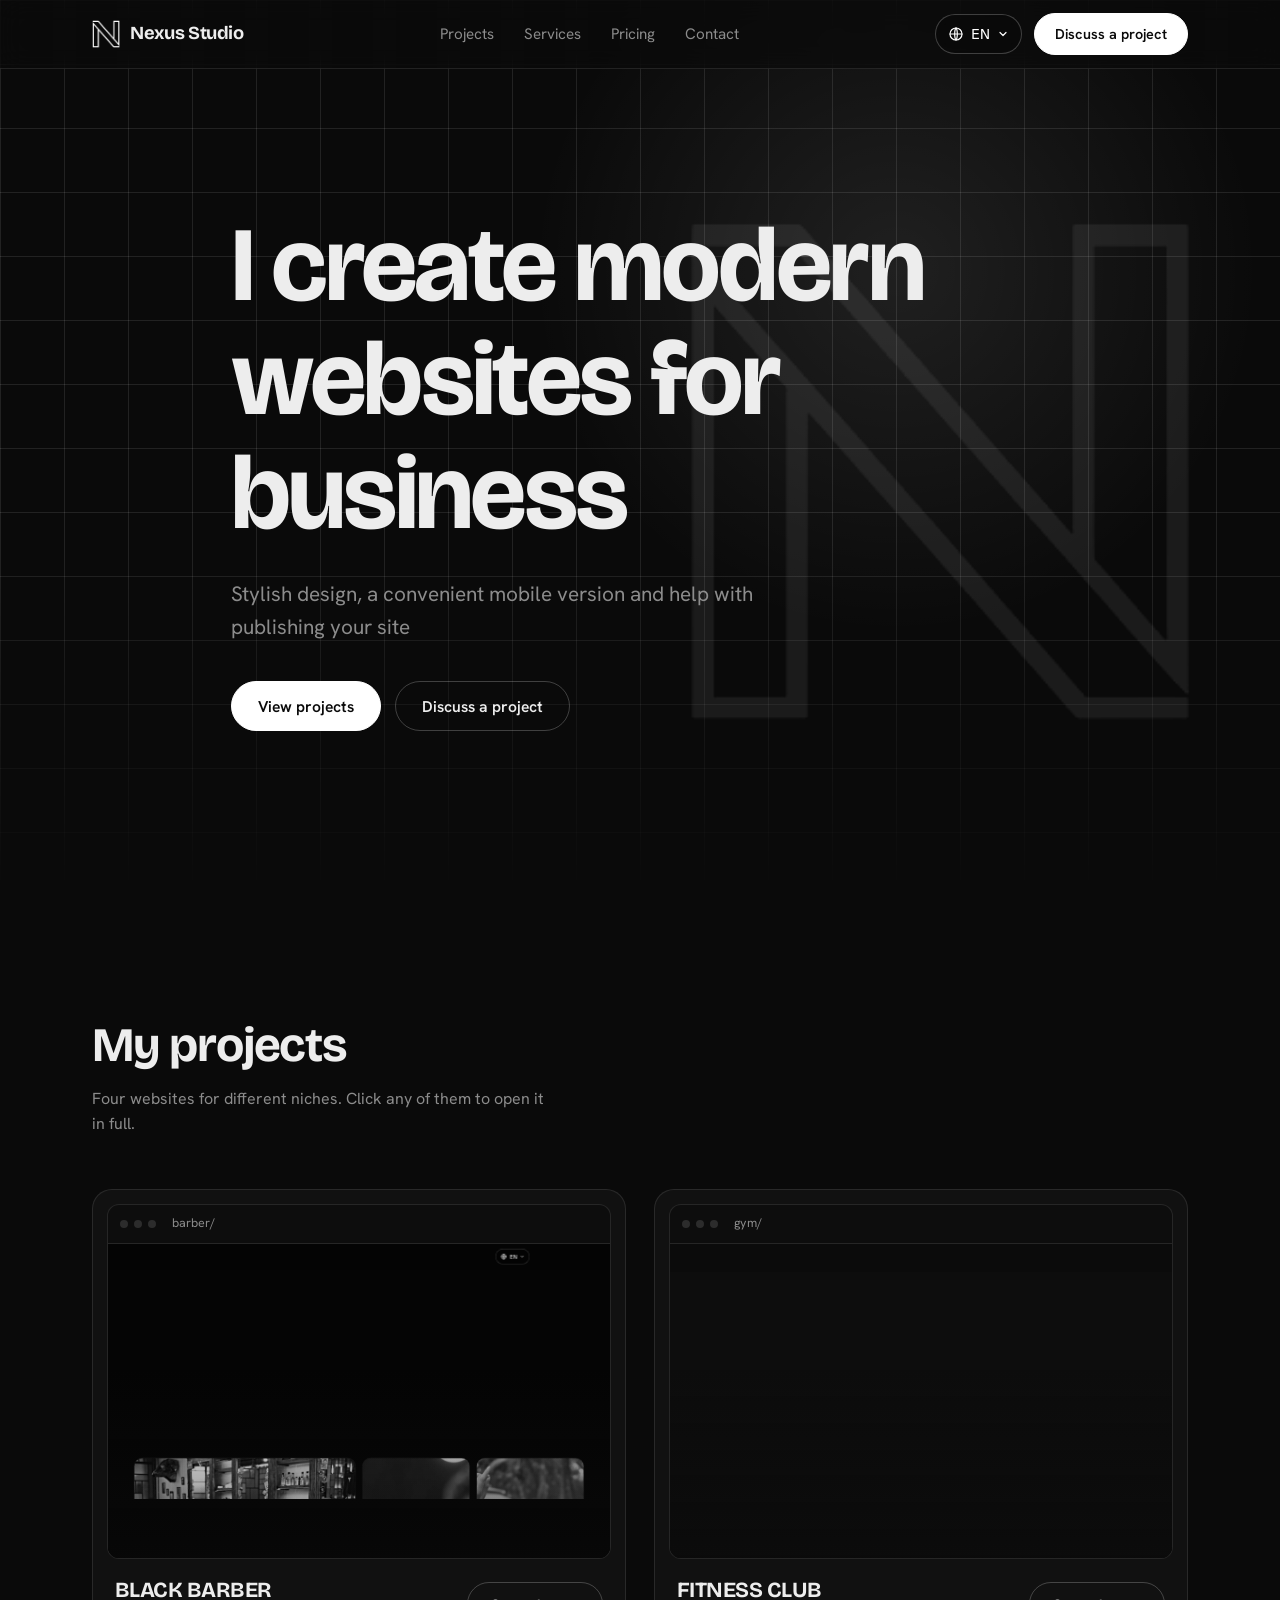
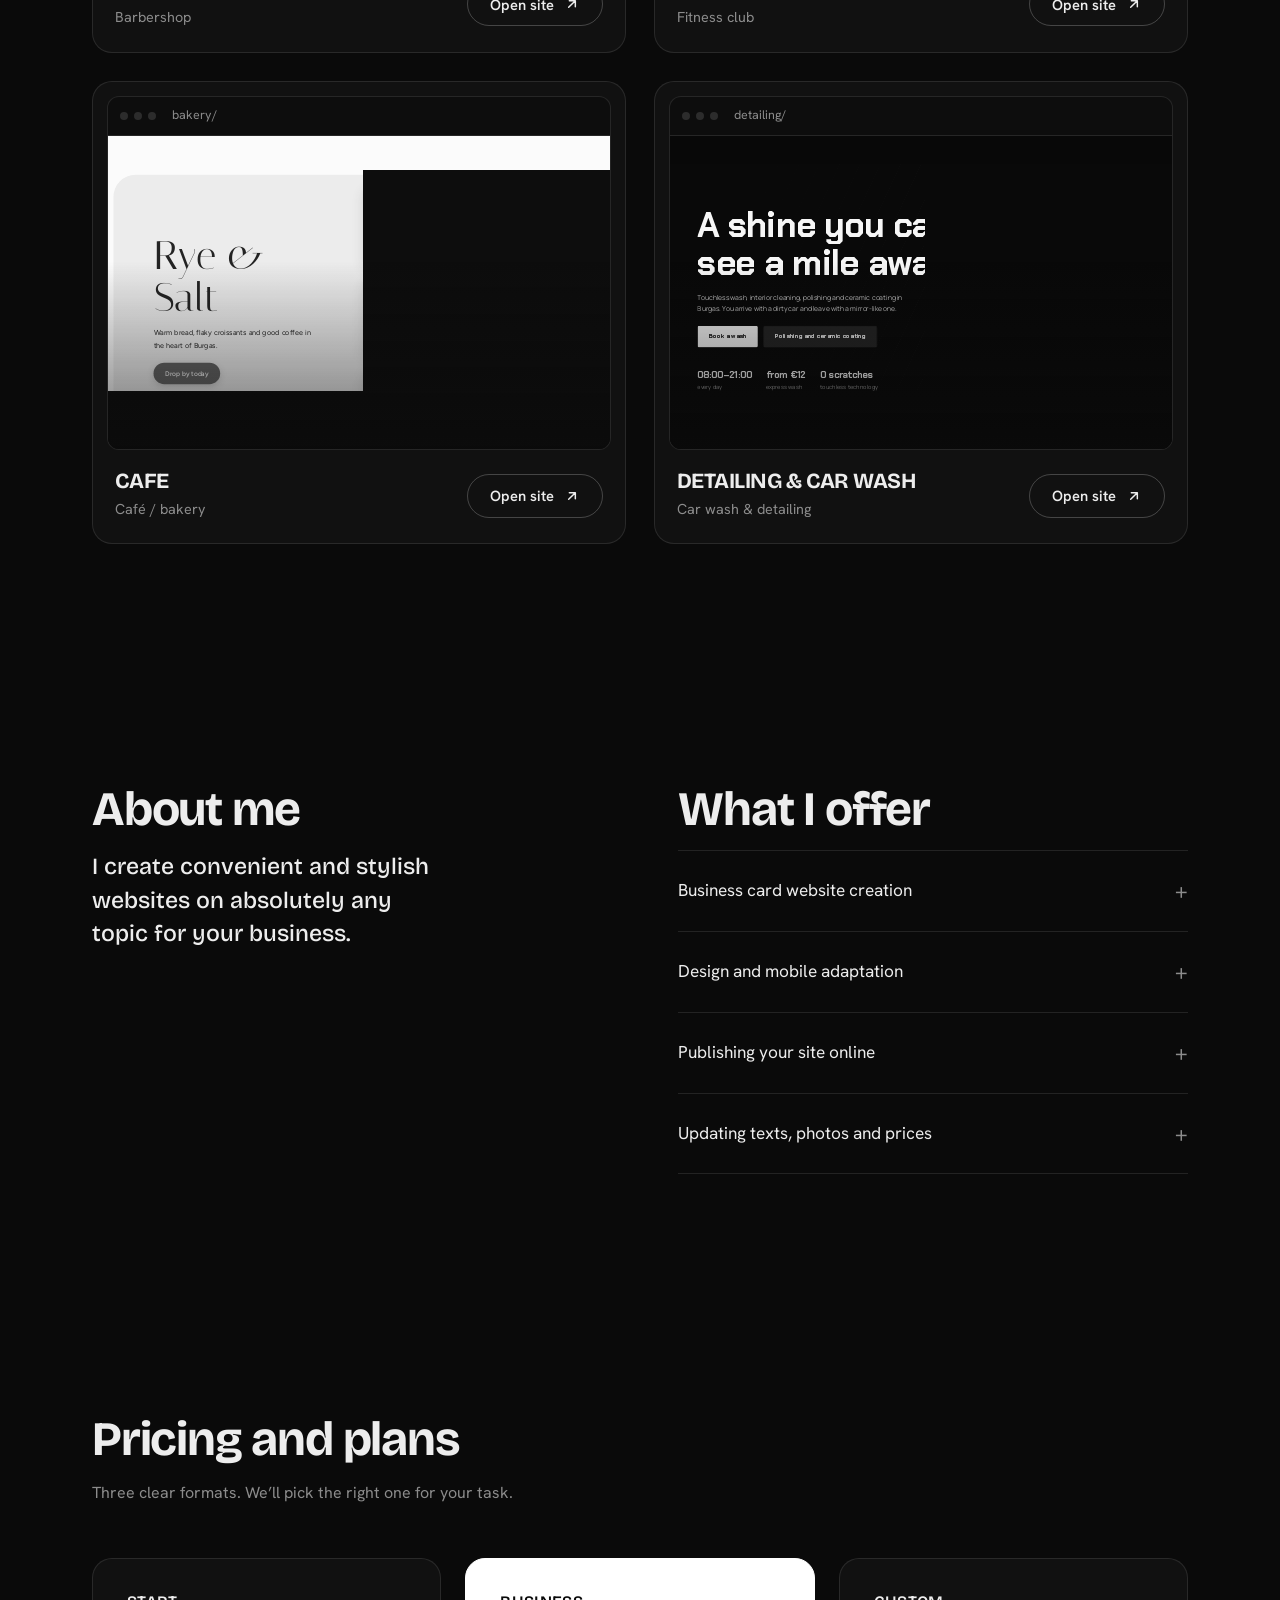
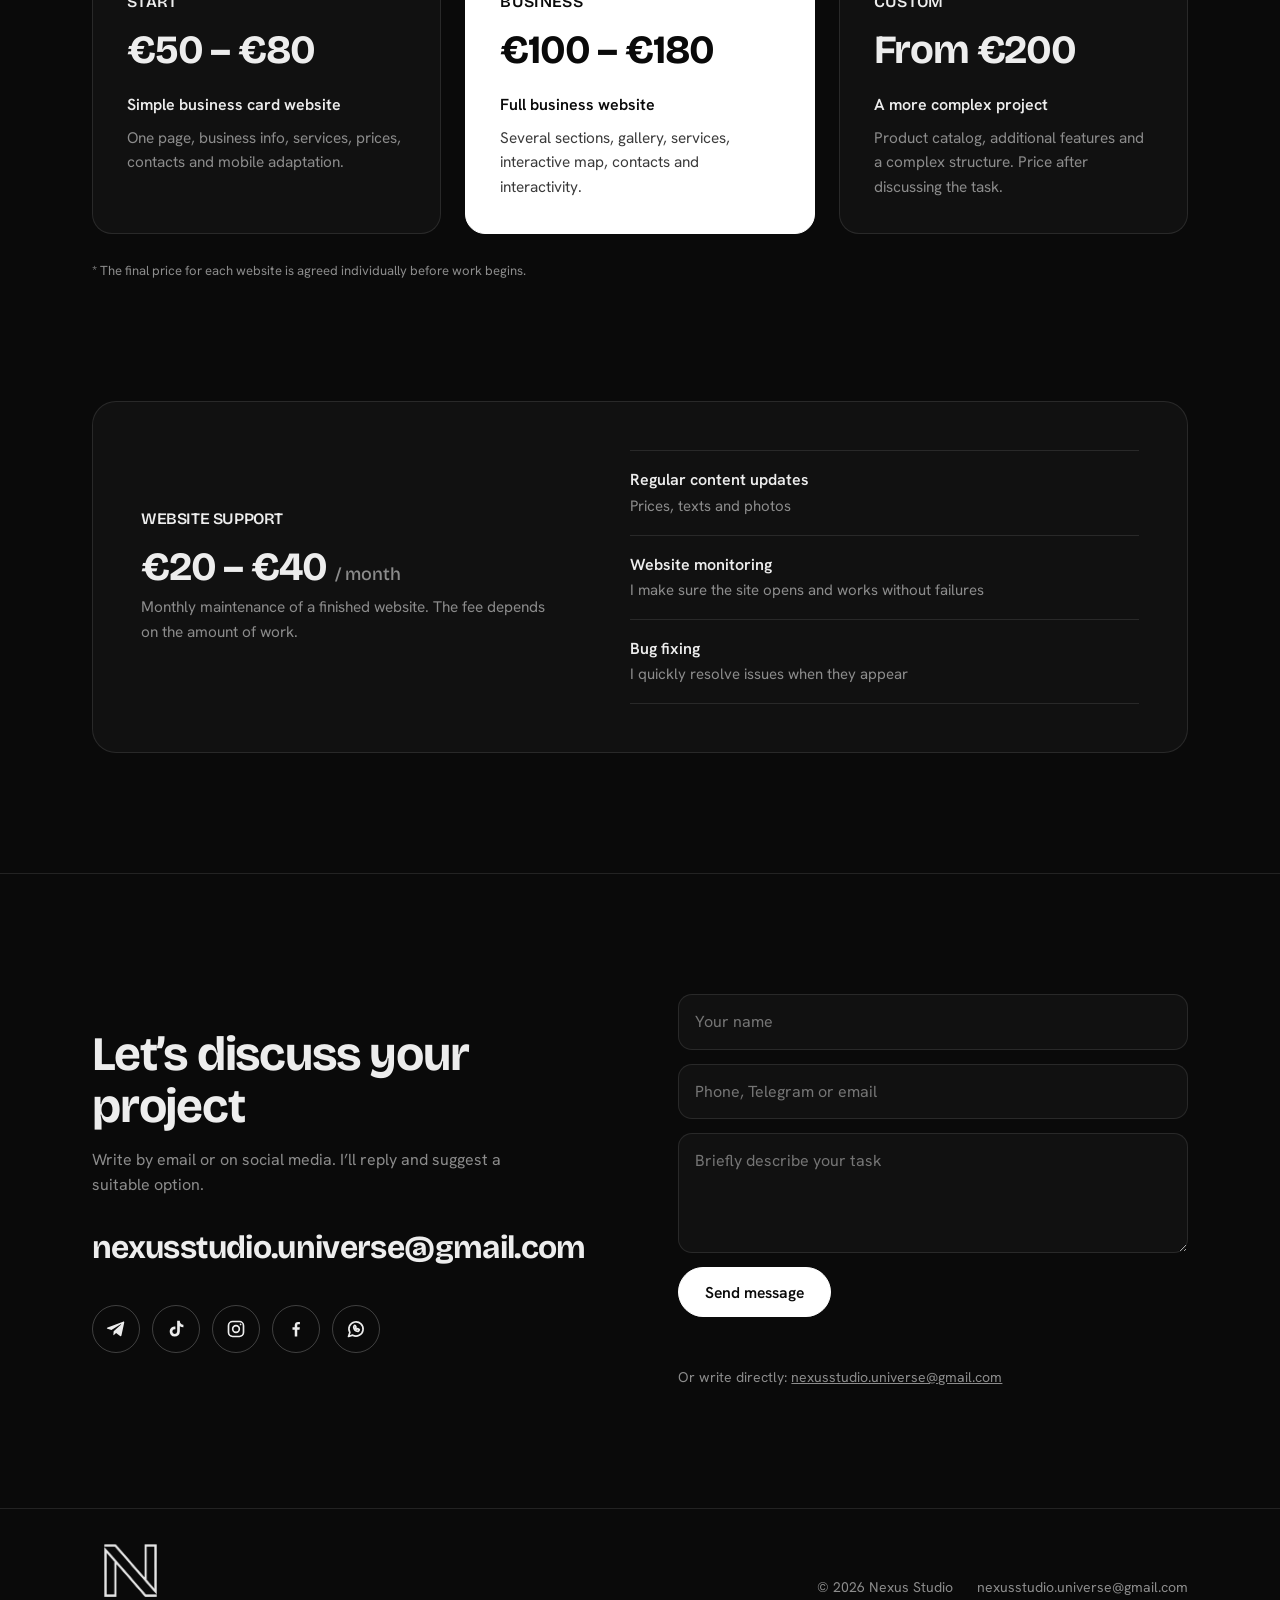
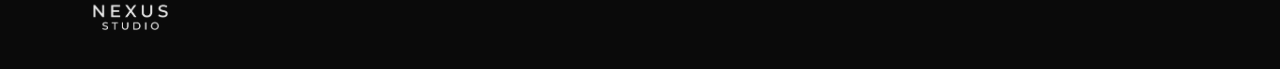
==== portfolio/index.html @ ae7eec94 "Add files via upload" ====
<!DOCTYPE html>
<html lang="en" data-i18n-title="page_title">
<head>
<meta charset="UTF-8">
<meta name="viewport" content="width=device-width, initial-scale=1, viewport-fit=cover">
<title>Nexus Studio — modern websites for business</title>
<meta name="description" content="Nexus Studio: сайты-визитки и сайты для бизнеса. Стильный дизайн, мобильная версия и помощь с публикацией.">
<link rel="icon" type="image/png" href="favicon.png">
<link rel="preconnect" href="https://fonts.googleapis.com">
<link rel="preconnect" href="https://fonts.gstatic.com" crossorigin>
<link href="https://fonts.googleapis.com/css2?family=Bricolage+Grotesque:opsz,wght@12..96,500;12..96,700&family=Hanken+Grotesk:wght@400;500;600&family=Noto+Sans+Arabic:wght@400;600;700&family=Noto+Sans+Hebrew:wght@400;600;700&display=swap" rel="stylesheet">
<style>
:root{
  --bg:#0a0a0a; --surface:#111; --line:rgba(255,255,255,.1); --line2:rgba(255,255,255,.22);
  --text:#ededed; --muted:#8c8c8c; --white:#fff;
  --display:'Bricolage Grotesque','Helvetica Neue',Arial,sans-serif;
  --body:'Hanken Grotesk','Segoe UI',system-ui,sans-serif;
  --ease:cubic-bezier(.2,.8,.2,1);
}
*{box-sizing:border-box;margin:0;padding:0}
html{scroll-behavior:smooth;scroll-padding-top:84px}
body{
  font-family:var(--body);background:var(--bg);color:var(--text);line-height:1.6;overflow-x:hidden;
  padding-bottom:env(safe-area-inset-bottom);
  transition:opacity .35s ease,transform .35s ease;
}
body.leaving{opacity:0;transform:translateY(-8px)}
a{color:inherit;text-decoration:none}
:focus-visible{outline:2px solid var(--white);outline-offset:3px}
.wrap{max-width:1160px;margin:0 auto;padding:0 clamp(18px,4vw,32px)}
section{padding:clamp(64px,10vw,120px) 0}
h1,h2,h3{font-family:var(--display);font-weight:700;letter-spacing:-.025em;line-height:1.08}
h2{font-size:clamp(1.9rem,4.4vw,3rem);margin-bottom:14px}
.sec-sub{color:var(--muted);max-width:52ch;margin-bottom:clamp(30px,5vw,52px)}

/* Кнопки */
.btn{
  display:inline-flex;align-items:center;justify-content:center;gap:10px;height:50px;padding:0 26px;border-radius:99px;
  font:600 .98rem var(--body);cursor:pointer;border:1px solid var(--line2);background:transparent;color:var(--text);
  transition:background .3s,color .3s,border-color .3s,transform .3s var(--ease);
}
.btn:hover{transform:translateY(-2px);border-color:var(--white)}
.btn.solid{background:var(--white);color:#0a0a0a;border-color:var(--white)}
.btn.solid:hover{background:#d9d9d9}
.btn svg{width:16px;height:16px;transition:transform .3s var(--ease)}
.btn:hover svg{transform:translate(3px,-3px)}

/* Шапка */
header{
  position:fixed;inset:0 0 auto;z-index:50;padding-top:env(safe-area-inset-top);
  background:rgba(10,10,10,.72);backdrop-filter:blur(14px);-webkit-backdrop-filter:blur(14px);border-bottom:1px solid var(--line);
}
.nav{display:flex;align-items:center;justify-content:space-between;height:68px;gap:20px}
/* Логотип: положите logo.png (или logo.svg) рядом с index.html. Пока файла нет, показывается текстовая версия */
.logo{display:flex;align-items:center;gap:10px;font-family:var(--display);font-weight:700;font-size:1.15rem;letter-spacing:-.02em}
.logo img{height:28px;width:auto;display:block;transition:transform .5s var(--ease)}
.logo:hover img{transform:rotate(-6deg) scale(1.06)}
.menu{display:flex;gap:30px;font-size:.95rem;color:var(--muted)}
.menu a{position:relative;transition:color .25s}
.menu a::after{content:"";position:absolute;left:0;right:0;bottom:-4px;height:1px;background:var(--white);transform:scaleX(0);transform-origin:left;transition:transform .35s var(--ease)}
.menu a:hover{color:var(--white)}
.menu a:hover::after{transform:scaleX(1)}
.nav-end{display:flex;align-items:center;gap:12px}
.nav .btn{height:42px;padding:0 20px;font-size:.9rem}

/* Hero */
.hero{
  position:relative;min-height:100svh;display:flex;align-items:center;padding:120px 0 80px;
}
.hero::after{content:"";position:absolute;inset:0;pointer-events:none;
  background-image:linear-gradient(var(--line) 1px,transparent 1px),linear-gradient(90deg,var(--line) 1px,transparent 1px);
  background-size:64px 64px;
  -webkit-mask-image:linear-gradient(#000 60%,transparent);mask-image:linear-gradient(#000 60%,transparent)}
.hero::before{z-index:0;content:"";position:absolute;inset:0;pointer-events:none;
  background:radial-gradient(520px circle at var(--mx,70%) var(--my,30%),rgba(255,255,255,.09),transparent 70%)}
.hero{overflow:clip}
.hero .wrap{position:relative;z-index:1}
.mark-bg{position:absolute;inset-inline-end:max(4vw,calc(50% - 560px));top:50%;height:min(62vh,520px);width:auto;transform:translateY(-46%);opacity:.07;pointer-events:none;z-index:0}
.hero h1{font-size:clamp(2.6rem,8.4vw,6.6rem);max-width:13ch;margin-bottom:26px}
.hero p{font-size:clamp(1.05rem,2.2vw,1.3rem);color:var(--muted);max-width:44ch;margin-bottom:38px}
.actions{display:flex;gap:14px;flex-wrap:wrap}

/* Проекты */
.grid{display:grid;grid-template-columns:repeat(2,1fr);gap:clamp(16px,2.4vw,28px)}
.card{display:flex;flex-direction:column;border:1px solid var(--line);border-radius:20px;padding:14px;background:var(--surface);
  transition:border-color .4s,transform .5s var(--ease)}
.card:hover{border-color:var(--line2);transform:translateY(-6px)}
.win{border:1px solid var(--line);border-radius:12px;overflow:hidden;background:#0d0d0d}
.bar{display:flex;align-items:center;gap:6px;padding:9px 12px;border-bottom:1px solid var(--line)}
.bar i{width:8px;height:8px;border-radius:50%;background:#2c2c2c}
.bar span{margin-inline-start:10px;font-size:.78rem;color:var(--muted)}
.view{position:relative;aspect-ratio:16/10;overflow:hidden;background:#0d0d0d}
.view iframe{position:absolute;top:0;left:0;width:1280px;height:800px;border:0;transform-origin:0 0;transform:scale(.28);pointer-events:none;
  filter:grayscale(1) contrast(1.05);transition:filter .6s}
.view::after{content:"";position:absolute;inset:0;pointer-events:none;background:linear-gradient(transparent 40%,rgba(10,10,10,.55));transition:opacity .5s}
.card:hover .view iframe{filter:grayscale(0)}
.card:hover .view::after{opacity:0}
.view a{position:absolute;inset:0;z-index:2}
.info{display:flex;align-items:center;justify-content:space-between;gap:16px;flex-wrap:wrap;padding:20px 8px 8px}
.info h3{font-size:1.35rem;margin-bottom:2px}
.tag{font-size:.9rem;color:var(--muted)}
.info .btn{height:44px;padding:0 22px;font-size:.92rem}

/* Обо мне и услуги */
.split{display:grid;grid-template-columns:1fr 1fr;gap:clamp(32px,6vw,90px);align-items:start}
.about p{font-size:clamp(1.15rem,2.2vw,1.45rem);line-height:1.45;color:var(--text);max-width:24ch;font-family:var(--display);font-weight:500}
.list{list-style:none;border-top:1px solid var(--line)}
.list li{display:flex;justify-content:space-between;align-items:center;gap:16px;padding:22px 0;border-bottom:1px solid var(--line);font-size:1.08rem;transition:padding .4s var(--ease),color .3s}
.list li::after{content:"+";font-size:1.4rem;color:var(--muted);transition:transform .4s var(--ease),color .3s}
.list li:hover{padding-inline-start:12px}
.list li:hover::after{transform:rotate(90deg);color:var(--white)}

/* Тарифы */
.plans{display:grid;grid-template-columns:repeat(3,1fr);gap:clamp(14px,2vw,24px);align-items:stretch}
.plan{display:flex;flex-direction:column;padding:clamp(24px,3vw,34px);border:1px solid var(--line);border-radius:20px;background:var(--surface);
  transition:border-color .4s,transform .5s var(--ease)}
.plan:hover{border-color:var(--line2);transform:translateY(-6px)}
.plan.hot{background:var(--white);color:#0a0a0a;border-color:var(--white)}
.plan.hot .muted,.plan.hot li{color:#3a3a3a}
.plan h3{font-size:1rem;letter-spacing:.02em;margin-bottom:18px;font-weight:600}
.price{font-family:var(--display);font-weight:700;font-size:clamp(1.9rem,3.4vw,2.5rem);letter-spacing:-.03em;line-height:1.1;margin-bottom:6px}
.plan .name{font-weight:600;margin:14px 0 8px}
.muted{color:var(--muted);font-size:.96rem}
.plan ul{list-style:none;margin-top:18px;display:grid;gap:8px;font-size:.94rem;color:var(--muted)}
.plan ul li{padding-inline-start:20px;position:relative}
.plan ul li::before{content:"";position:absolute;inset-inline-start:0;top:.7em;width:10px;height:1px;background:currentColor}
.fine{margin-top:26px;font-size:.82rem;color:var(--muted)}

/* Поддержка */
.support{display:grid;grid-template-columns:1fr 1.2fr;gap:clamp(24px,5vw,70px);align-items:center;padding:clamp(26px,4vw,48px);
  border:1px solid var(--line);border-radius:24px;background:var(--surface);transition:border-color .4s}
.support:hover{border-color:var(--line2)}
.support h3{font-size:1rem;font-weight:600;margin-bottom:18px}
.support .price span{font-size:.45em;font-weight:500;color:var(--muted);letter-spacing:0}
.support ul{list-style:none;display:grid;gap:0;border-top:1px solid var(--line)}
.support li{padding:16px 0;border-bottom:1px solid var(--line)}
.support li b{display:block;font-weight:600}
.support li span{color:var(--muted);font-size:.94rem}

/* Контакты */
.contact{border-top:1px solid var(--line)}
.contact .split{align-items:center}
.mail{display:inline-block;font-family:var(--display);font-weight:700;font-size:clamp(1.15rem,3.4vw,2rem);letter-spacing:-.02em;word-break:break-word;
  background:linear-gradient(var(--white),var(--white)) 0 100%/0 1px no-repeat;transition:background-size .5s var(--ease);padding-bottom:4px}
.mail:hover{background-size:100% 1px}
.socials{display:flex;gap:12px;flex-wrap:wrap;margin-top:28px}
.socials a{width:48px;height:48px;border-radius:50%;border:1px solid var(--line2);display:grid;place-items:center;transition:background .3s,color .3s,transform .3s var(--ease)}
.socials a:hover,.socials a:focus-visible{background:var(--white);color:#0a0a0a;transform:translateY(-3px) scale(1.1)}
.socials svg{width:20px;height:20px}
form{display:grid;gap:14px}
input,textarea{width:100%;font:inherit;color:var(--text);background:var(--surface);border:1px solid var(--line);border-radius:14px;padding:14px 16px;transition:border-color .3s}
input:focus,textarea:focus{outline:none;border-color:var(--white)}
textarea{min-height:120px;resize:vertical}
form .btn{justify-self:start}
.status{min-height:1.4em;font-size:.92rem;color:var(--muted)}
.status.ok{color:#fff}.status.err{color:#ff9d9d}
footer{border-top:1px solid var(--line);padding:34px 0 38px;color:var(--muted);font-size:.88rem}
footer .wrap{display:flex;justify-content:space-between;align-items:center;gap:12px 24px;flex-wrap:wrap}
.foot-logo{height:88px;width:auto;opacity:.9;margin-inline-end:auto}

/* WhatsApp: окно с QR-кодом */
.wa-modal{position:fixed;inset:0;z-index:100;display:grid;place-items:center;padding:20px;background:rgba(0,0,0,.55);-webkit-backdrop-filter:blur(8px);backdrop-filter:blur(8px);opacity:0;transition:opacity .3s ease}
.wa-modal[hidden]{display:none}
.wa-modal.open{opacity:1}
.wa-card{position:relative;width:min(100%,380px);max-height:100%;overflow:auto;padding:36px 28px 28px;text-align:center;background:var(--surface);border:1px solid var(--line2);border-radius:24px;box-shadow:0 30px 80px rgba(0,0,0,.6);transform:translateY(14px) scale(.97);transition:transform .35s var(--ease)}
.wa-modal.open .wa-card{transform:none}
.wa-card h3{font-size:1.3rem;margin-bottom:6px;padding-inline:26px}
.wa-sub{color:var(--muted);font-size:.95rem;margin-bottom:20px}
.wa-qr{display:block;width:min(100%,240px);height:auto;aspect-ratio:1;margin:0 auto 22px;border-radius:18px}
.wa-close{position:absolute;top:12px;inset-inline-end:12px;width:38px;height:38px;padding:0;border-radius:50%;border:1px solid var(--line2);background:transparent;color:var(--text);font:400 1.5rem/1 var(--body);cursor:pointer;display:grid;place-items:center;transition:background .25s,color .25s,transform .3s var(--ease)}
.wa-close:hover,.wa-close:focus-visible{background:var(--white);color:#0a0a0a;transform:rotate(90deg)}
.wa-open{width:100%}
body.wa-lock{overflow:hidden}

/* Кнопка «Наверх» */
.to-top{position:fixed;inset-inline-end:max(18px,env(safe-area-inset-right));bottom:calc(18px + env(safe-area-inset-bottom));z-index:60;width:46px;height:46px;border-radius:50%;
  display:grid;place-items:center;cursor:pointer;color:var(--text);background:rgba(17,17,17,.7);-webkit-backdrop-filter:blur(8px);backdrop-filter:blur(8px);border:1px solid var(--line2);
  opacity:0;transform:translateY(12px);pointer-events:none;transition:opacity .35s,transform .35s var(--ease),background .3s,color .3s}
.to-top.show{opacity:1;transform:none;pointer-events:auto}
.to-top:hover{background:var(--white);color:#0a0a0a;transform:translateY(-3px)}
.to-top svg{width:18px;height:18px}

/* Арабский (RTL) */
html[lang=ar]{--display:'Noto Sans Arabic','Segoe UI',Tahoma,sans-serif;--body:'Noto Sans Arabic','Segoe UI',Tahoma,sans-serif}
[dir=rtl] *{letter-spacing:0!important}
[dir=rtl] .menu a::after{transform-origin:right}
.view{direction:ltr}

/* Языки с другой письменностью: шрифты, межбуквенные интервалы, переносы длинных слов */
html[lang=he]{--display:'Noto Sans Hebrew','Segoe UI',Arial,sans-serif;--body:'Noto Sans Hebrew','Segoe UI',Arial,sans-serif}
html[lang=ja]{--display:'Hiragino Sans','Yu Gothic','Noto Sans JP',Meiryo,sans-serif;--body:'Hiragino Sans','Yu Gothic','Noto Sans JP',Meiryo,sans-serif}
html[lang=ko]{--display:'Apple SD Gothic Neo','Malgun Gothic','Noto Sans KR',sans-serif;--body:'Apple SD Gothic Neo','Malgun Gothic','Noto Sans KR',sans-serif}
html[lang=zh-CN]{--display:'PingFang SC','Microsoft YaHei','Noto Sans SC',sans-serif;--body:'PingFang SC','Microsoft YaHei','Noto Sans SC',sans-serif}
html[lang=hi]{--display:'Noto Sans Devanagari','Nirmala UI',Mangal,sans-serif;--body:'Noto Sans Devanagari','Nirmala UI',Mangal,sans-serif}
html[lang=ja] *,html[lang=ko] *,html[lang=zh-CN] *,html[lang=hi] *,html[lang=he] *{letter-spacing:0!important}
h1,h2,h3,p,li,.btn{overflow-wrap:break-word;hyphens:auto}
.logo,.menu a{hyphens:none}

/* Плавное появление (только если включён JS) */
.js .rv{opacity:0;transform:translateY(22px);transition:opacity .8s ease,transform .8s var(--ease);transition-delay:var(--d,0s)}
.js .rv.in{opacity:1;transform:none}

@media (max-width:900px){
  .plans{grid-template-columns:1fr}
  .split,.support{grid-template-columns:1fr}
  .about p{max-width:30ch}
}
@media (max-width:720px){
  .menu{display:none}
  .nav .btn{display:none}
  .grid{grid-template-columns:1fr}
  .hero{padding-top:100px}
  .mark-bg{height:300px;inset-inline-end:-40px;opacity:.06}
  .actions .btn{flex:1 1 100%}
  .info .btn{width:100%}
  form .btn{justify-self:stretch}
}
@media (prefers-reduced-motion:reduce){
  *,*::before,*::after{animation:none!important;transition:none!important}
  html{scroll-behavior:auto}
  .js .rv{opacity:1;transform:none}
}
</style>
<script src="../lang.js"></script>
<style>.nx-pending body{visibility:hidden}</style>
<script>document.documentElement.classList.add("nx-pending");setTimeout(function(){document.documentElement.classList.remove("nx-pending")},2000)</script>
</head>
<body>

<header>
  <div class="wrap nav">
    <a class="logo" href="#top" aria-label="Nexus Studio">
      <img src="logo-mark.png" alt="">
      <span class="wm">Nexus Studio</span>
    </a>
    <nav class="menu" aria-label="Menu">
      <a href="#projects" data-i18n="nav_projects">Projects</a><a href="#about" data-i18n="nav_services">Services</a><a href="#pricing" data-i18n="nav_pricing">Pricing</a><a href="#contacts" data-i18n="nav_contacts">Contact</a>
    </nav>
    <div class="nav-end"><div data-nx-lang></div>
    <a class="btn solid" href="#contacts" data-i18n="cta_discuss">Discuss a project</a></div>
  </div>
</header>

<main id="top">

  <section class="hero" id="home">
    <img class="mark-bg" src="logo-mark.png" alt="" aria-hidden="true">
    <div class="wrap">
      <h1 class="rv" data-i18n="hero_h1">I create modern websites for business</h1>
      <p class="rv" style="--d:.1s" data-i18n="hero_sub">Stylish design, a convenient mobile version and help with publishing your site</p>
      <div class="actions rv" style="--d:.2s">
        <a class="btn solid" href="#projects" data-i18n="cta_view">View projects</a>
        <a class="btn" href="#contacts" data-i18n="cta_discuss">Discuss a project</a>
      </div>
    </div>
  </section>

  <section id="projects">
    <div class="wrap">
      <h2 class="rv" data-i18n="projects_title">My projects</h2>
      <p class="sec-sub rv" data-i18n="projects_sub">Four websites for different niches. Click any of them to open it in full.</p>

      <!-- Для каждой карточки: папка проекта лежит рядом с папкой portfolio. Регистр имён папок важен. -->
      <div class="grid">
        <article class="card rv">
          <div class="win">
            <div class="bar"><i></i><i></i><i></i><span>barber/</span></div>
            <div class="view"><iframe src="../barber/index.html?lang=en" title="Превью: BLACK BARBER" loading="lazy" tabindex="-1" aria-hidden="true"></iframe><a class="go" href="../barber/index.html" tabindex="-1" aria-hidden="true"></a></div>
          </div>
          <div class="info">
            <div><h3>BLACK BARBER</h3><span class="tag" data-i18n="tag_barber">Barbershop</span></div>
            <a class="btn go" href="../barber/index.html"><span data-i18n="open_site">Open site</span>
              <svg viewBox="0 0 24 24" fill="none" stroke="currentColor" stroke-width="2.2" stroke-linecap="round" stroke-linejoin="round"><path d="M7 17 17 7M8 7h9v9"/></svg></a>
          </div>
        </article>

        <article class="card rv" style="--d:.08s">
          <div class="win">
            <div class="bar"><i></i><i></i><i></i><span>gym/</span></div>
            <div class="view"><iframe src="../gym/index.html?lang=en" title="Превью: FITNESS CLUB" loading="lazy" tabindex="-1" aria-hidden="true"></iframe><a class="go" href="../gym/index.html" tabindex="-1" aria-hidden="true"></a></div>
          </div>
          <div class="info">
            <div><h3>FITNESS CLUB</h3><span class="tag" data-i18n="tag_gym">Fitness club</span></div>
            <a class="btn go" href="../gym/index.html"><span data-i18n="open_site">Open site</span>
              <svg viewBox="0 0 24 24" fill="none" stroke="currentColor" stroke-width="2.2" stroke-linecap="round" stroke-linejoin="round"><path d="M7 17 17 7M8 7h9v9"/></svg></a>
          </div>
        </article>

        <article class="card rv">
          <div class="win">
            <div class="bar"><i></i><i></i><i></i><span>bakery/</span></div>
            <div class="view"><iframe src="../bakery/index.html?lang=en" title="Превью: CAFE" loading="lazy" tabindex="-1" aria-hidden="true"></iframe><a class="go" href="../bakery/index.html" tabindex="-1" aria-hidden="true"></a></div>
          </div>
          <div class="info">
            <div><h3>CAFE</h3><span class="tag" data-i18n="tag_cafe">Café / bakery</span></div>
            <a class="btn go" href="../bakery/index.html"><span data-i18n="open_site">Open site</span>
              <svg viewBox="0 0 24 24" fill="none" stroke="currentColor" stroke-width="2.2" stroke-linecap="round" stroke-linejoin="round"><path d="M7 17 17 7M8 7h9v9"/></svg></a>
          </div>
        </article>

        <article class="card rv" style="--d:.08s">
          <div class="win">
            <div class="bar"><i></i><i></i><i></i><span>detailing/</span></div>
            <div class="view"><iframe src="../detailing/index.html?lang=en" title="Превью: DETAILING &amp; CAR WASH" loading="lazy" tabindex="-1" aria-hidden="true"></iframe><a class="go" href="../detailing/index.html" tabindex="-1" aria-hidden="true"></a></div>
          </div>
          <div class="info">
            <div><h3>DETAILING &amp; CAR WASH</h3><span class="tag" data-i18n="tag_detailing">Car wash &amp; detailing</span></div>
            <a class="btn go" href="../detailing/index.html"><span data-i18n="open_site">Open site</span>
              <svg viewBox="0 0 24 24" fill="none" stroke="currentColor" stroke-width="2.2" stroke-linecap="round" stroke-linejoin="round"><path d="M7 17 17 7M8 7h9v9"/></svg></a>
          </div>
        </article>
      </div>
    </div>
  </section>

  <section id="about">
    <div class="wrap split">
      <div class="about">
        <h2 class="rv" data-i18n="about_title">About me</h2>
        <p class="rv" style="--d:.1s" data-i18n="about_text">I create convenient and stylish websites on absolutely any topic for your business.</p>
      </div>
      <div>
        <h2 class="rv" data-i18n="services_title">What I offer</h2>
        <ul class="list rv" style="--d:.1s">
          <li data-i18n="svc1">Business card website creation</li>
          <li data-i18n="svc2">Design and mobile adaptation</li>
          <li data-i18n="svc3">Publishing your site online</li>
          <li data-i18n="svc4">Updating texts, photos and prices</li>
        </ul>
      </div>
    </div>
  </section>

  <section id="pricing">
    <div class="wrap">
      <h2 class="rv" data-i18n="pricing_title">Pricing and plans</h2>
      <p class="sec-sub rv" data-i18n="pricing_sub">Three clear formats. We’ll pick the right one for your task.</p>
      <div class="plans">
        <article class="plan rv">
          <h3>START</h3>
          <div class="price">€50 – €80</div>
          <p class="name" data-i18n="start_name">Simple business card website</p>
          <p class="muted" data-i18n="start_desc">One page, business info, services, prices, contacts and mobile adaptation.</p>
        </article>
        <article class="plan hot rv" style="--d:.08s">
          <h3>BUSINESS</h3>
          <div class="price">€100 – €180</div>
          <p class="name" data-i18n="biz_name">Full business website</p>
          <p class="muted" data-i18n="biz_desc">Several sections, gallery, services, interactive map, contacts and interactivity.</p>
        </article>
        <article class="plan rv" style="--d:.16s">
          <h3>CUSTOM</h3>
          <div class="price" data-i18n="custom_price">From €200</div>
          <p class="name" data-i18n="custom_name">A more complex project</p>
          <p class="muted" data-i18n="custom_desc">Product catalog, additional features and a complex structure. Price after discussing the task.</p>
        </article>
      </div>
      <p class="fine rv" data-i18n="price_note">* The final price for each website is agreed individually before work begins.</p>
    </div>
  </section>

  <section id="support" style="padding-top:0">
    <div class="wrap">
      <div class="support rv">
        <div>
          <h3 data-i18n="support_title">WEBSITE SUPPORT</h3>
          <div class="price">€20 – €40 <span data-i18n="support_per">/ month</span></div>
          <p class="muted" data-i18n="support_desc">Monthly maintenance of a finished website. The fee depends on the amount of work.</p>
        </div>
        <ul>
          <li><b data-i18n="sup1_t">Regular content updates</b><span data-i18n="sup1_d">Prices, texts and photos</span></li>
          <li><b data-i18n="sup2_t">Website monitoring</b><span data-i18n="sup2_d">I make sure the site opens and works without failures</span></li>
          <li><b data-i18n="sup3_t">Bug fixing</b><span data-i18n="sup3_d">I quickly resolve issues when they appear</span></li>
        </ul>
      </div>
    </div>
  </section>

  <section class="contact" id="contacts">
    <div class="wrap split">
      <div>
        <h2 class="rv" data-i18n="contact_title">Let’s discuss your project</h2>
        <p class="sec-sub rv" style="margin-bottom:24px" data-i18n="contact_sub">Write by email or on social media. I’ll reply and suggest a suitable option.</p>
        <a class="mail rv" href="mailto:nexusstudio.universe@gmail.com">nexusstudio.universe@gmail.com</a>
        <div class="socials rv">
          <a href="https://t.me/+hPvoKKVua4s3ODJk" target="_blank" rel="noopener noreferrer" aria-label="Telegram" title="Telegram"><svg viewBox="0 0 24 24" fill="currentColor"><path d="M21.9 4.3 18.6 19.6c-.2 1-.9 1.3-1.7.8l-4.8-3.6-2.3 2.2c-.3.3-.5.5-1 .5l.4-4.9 8.9-8c.4-.3-.1-.5-.6-.2L6.5 13.3 1.8 11.8c-1-.3-1-1 .2-1.5L20.4 3.2c.9-.3 1.6.2 1.5 1.1z"/></svg></a>
          <a href="https://tiktok.com/@nexusstudio_universe?_r=1&amp;_t=ZN-9ASveT5iZug" target="_blank" rel="noopener noreferrer" aria-label="TikTok" title="TikTok"><svg viewBox="0 0 24 24" fill="currentColor"><path d="M16.6 2h-3.2v13.1a2.9 2.9 0 1 1-2.9-2.9c.3 0 .6 0 .8.1V9a6.1 6.1 0 1 0 5.3 6V8.6a7.4 7.4 0 0 0 4.3 1.4V6.8A4.3 4.3 0 0 1 16.6 2z"/></svg></a>
          <a href="https://www.instagram.com/nexusstudio.universe/" target="_blank" rel="noopener noreferrer" aria-label="Instagram" title="Instagram"><svg viewBox="0 0 24 24" fill="none" stroke="currentColor" stroke-width="2"><rect x="3" y="3" width="18" height="18" rx="5"/><circle cx="12" cy="12" r="4"/><circle cx="17.5" cy="6.5" r="1" fill="currentColor" stroke="none"/></svg></a>
          <a href="https://www.facebook.com/profile.php?id=61594157520653" target="_blank" rel="noopener noreferrer" aria-label="Facebook" title="Facebook"><svg viewBox="0 0 24 24" fill="currentColor"><path d="M13.5 21v-8h2.7l.4-3.2h-3.1V7.9c0-.9.3-1.5 1.6-1.5h1.6V3.6c-.3 0-1.2-.1-2.3-.1-2.3 0-3.9 1.4-3.9 4v2.3H7.8V13h2.7v8h3z"/></svg></a><a href="https://wa.me/qr/IAWOKZWZHLDZK1" target="_blank" rel="noopener noreferrer" aria-label="Chat on WhatsApp" data-i18n-aria="whatsapp_chat" title="WhatsApp" data-wa-open aria-haspopup="dialog" aria-controls="waModal"><svg viewBox="0 0 24 24" fill="none" stroke="currentColor" stroke-width="2" stroke-linecap="round" stroke-linejoin="round"><path d="M3 21l1.65-4.85A8.5 8.5 0 1 1 8 19.4L3 21z"/><path d="M9.2 9.6c.2 2.9 2.4 5 5.3 5.3l1.2-1.3a.8.8 0 0 0 0-1.1l-1.3-.8a.8.8 0 0 0-1 .1l-.5.5a3.8 3.8 0 0 1-1.6-1.6l.5-.5a.8.8 0 0 0 .1-1l-.8-1.3a.8.8 0 0 0-1.1 0L9.2 9.6z"/></svg></a>
        </div>
      </div>
      <form id="form" class="rv" style="--d:.1s" novalidate>
        <input type="text" name="name" id="fname" placeholder="Your name" data-i18n-placeholder="ph_name" autocomplete="name" data-i18n-aria="ph_name" aria-label="Your name" required>
        <input type="text" name="contact" id="fcontact" placeholder="Phone, Telegram or email" data-i18n-placeholder="ph_contact" autocomplete="off" data-i18n-aria="ph_contact" aria-label="Phone, Telegram or email" required>
        <textarea name="message" id="fmsg" placeholder="Briefly describe your task" data-i18n-placeholder="ph_msg" data-i18n-aria="ph_msg" aria-label="Briefly describe your task" required></textarea>
        <button class="btn solid" type="submit" data-i18n="btn_send">Send message</button>
        <p class="status" id="status" role="status" aria-live="polite"></p>
        <p class="muted" style="font-size:.88rem"><span data-i18n="direct">Or write directly:</span> <a href="mailto:nexusstudio.universe@gmail.com" style="text-decoration:underline">nexusstudio.universe@gmail.com</a></p>
      </form>
    </div>
  </section>
</main>

<footer>
  <div class="wrap">
    <img class="foot-logo" src="logo.png" alt="Nexus Studio">
    <span>© <span id="year">2026</span> Nexus Studio</span>
    <a href="mailto:nexusstudio.universe@gmail.com">nexusstudio.universe@gmail.com</a>
  </div>
</footer>

<div class="wa-modal" id="waModal" role="dialog" aria-modal="true" aria-labelledby="waTitle" hidden>
  <div class="wa-card">
    <button class="wa-close" type="button" data-wa-close aria-label="Close" data-i18n-aria="close"><span aria-hidden="true">&times;</span></button>
    <h3 id="waTitle" data-i18n="wa_title">Scan to chat on WhatsApp</h3>
    <p class="wa-sub" data-i18n="wa_sub">Point your phone camera at the code</p>
    <img class="wa-qr" src="whatsapp-qr.png" width="240" height="240" alt="WhatsApp QR code" data-i18n-alt="wa_qr_alt">
    <a class="btn solid wa-open" href="https://wa.me/qr/IAWOKZWZHLDZK1" target="_blank" rel="noopener noreferrer" data-i18n="wa_open_app">Open in app</a>
  </div>
</div>

<button class="to-top" id="toTop" type="button" data-i18n-aria="totop" aria-label="Back to top"><svg viewBox="0 0 24 24" fill="none" stroke="currentColor" stroke-width="2.2" stroke-linecap="round" stroke-linejoin="round"><path d="M12 19V5M6 11l6-6 6 6"/></svg></button>

<script>
(function () {
  document.documentElement.classList.add('js');
  document.getElementById('year').textContent = new Date().getFullYear();

  // Если файл логотипа не найден, остаётся текстовая версия
  var lg = document.querySelector('.logo img');
  lg.addEventListener('error', function () { lg.remove(); });

  // Масштаб превью-окон: сайт 1280px вписывается в ширину карточки
  document.querySelectorAll('.view').forEach(function (v) {
    var f = v.querySelector('iframe');
    function fit() { f.style.transform = 'scale(' + v.clientWidth / 1280 + ')'; }
    fit();
    if (window.ResizeObserver) new ResizeObserver(fit).observe(v); else window.addEventListener('resize', fit);
  });

  // Плавное появление блоков
  var rv = document.querySelectorAll('.rv');
  if ('IntersectionObserver' in window) {
    var io = new IntersectionObserver(function (es) {
      es.forEach(function (e) { if (e.isIntersecting) { e.target.classList.add('in'); io.unobserve(e.target); } });
    }, { threshold: .12 });
    rv.forEach(function (el) { io.observe(el); });
  } else rv.forEach(function (el) { el.classList.add('in'); });

  // Плавный переход на страницу проекта
  document.querySelectorAll('a.go').forEach(function (a) {
    a.addEventListener('click', function (e) {
      if (e.metaKey || e.ctrlKey || e.shiftKey || matchMedia('(prefers-reduced-motion: reduce)').matches) return;
      e.preventDefault();
      document.body.classList.add('leaving');
      setTimeout(function () { location.href = a.href; }, 350);
    });
  });
  window.addEventListener('pageshow', function () { document.body.classList.remove('leaving'); });

  // WhatsApp: окно с QR-кодом (закрытие: крестик, клик по фону, Esc)
  var wa = document.getElementById('waModal'), waTrig = null, waTimer;
  if (wa) {
    var waLock = function (on) {
      var sw = window.innerWidth - document.documentElement.clientWidth;
      document.body.classList.toggle('wa-lock', on);
      document.body.style.paddingRight = on && sw > 0 ? sw + 'px' : '';
    };
    var waOpen = function (trigger) {
      clearTimeout(waTimer); waTrig = trigger; wa.hidden = false; waLock(true);
      requestAnimationFrame(function () { wa.classList.add('open'); });
      wa.querySelector('.wa-close').focus();
    };
    var waClose = function () {
      clearTimeout(waTimer); wa.classList.remove('open');
      waTimer = setTimeout(function () { wa.hidden = true; waLock(false); if (waTrig) waTrig.focus(); }, 280);
    };
    document.querySelectorAll('[data-wa-open]').forEach(function (a) {
      a.addEventListener('click', function (e) { e.preventDefault(); waOpen(a); });
    });
    wa.addEventListener('click', function (e) { if (e.target === wa || e.target.closest('[data-wa-close]')) waClose(); });
    document.addEventListener('keydown', function (e) {
      if (wa.hidden) return;
      if (e.key === 'Escape') { e.preventDefault(); waClose(); return; }
      if (e.key !== 'Tab') return;
      var f = [].slice.call(wa.querySelectorAll('a[href],button:not([disabled])'));
      if (!f.length) return;
      if (e.shiftKey && document.activeElement === f[0]) { e.preventDefault(); f[f.length - 1].focus(); }
      else if (!e.shiftKey && document.activeElement === f[f.length - 1]) { e.preventDefault(); f[0].focus(); }
    });
  }

  // Кнопка «Наверх»
  var up = document.getElementById('toTop');
  function toggleUp() { up.classList.toggle('show', window.scrollY > 600); }
  window.addEventListener('scroll', toggleUp, { passive: true }); toggleUp();
  up.addEventListener('click', function () {
    window.scrollTo({ top: 0, behavior: matchMedia('(prefers-reduced-motion: reduce)').matches ? 'auto' : 'smooth' });
  });

  // Мягкая подсветка в hero за курсором
  var hero = document.querySelector('.hero');
  hero.addEventListener('pointermove', function (e) {
    var r = hero.getBoundingClientRect();
    hero.style.setProperty('--mx', (e.clientX - r.left) + 'px');
    hero.style.setProperty('--my', (e.clientY - r.top) + 'px');
  });

  // Форма: по клику открывается почтовая программа с готовым письмом
  var EMAIL = 'nexusstudio.universe@gmail.com';
  var form = document.getElementById('form'), st = document.getElementById('status');
  function say(t, c, html) { if (html) st.innerHTML = t; else st.textContent = t; st.className = 'status ' + (c || ''); }
  function T(k) { return window.NX ? NX.t(k) : k; }
  document.addEventListener('nexus:lang', function () { say(''); });
  var mailLink = '<a href="mailto:' + EMAIL + '" style="text-decoration:underline">' + EMAIL + '</a>';
  form.addEventListener('submit', function (e) {
    e.preventDefault();
    var n = form.name.value.trim(), c = form.contact.value.trim(), m = form.message.value.trim();
    if (!n || !c || !m) { say(T('msg_fill'), 'err'); return; }
    var body = T('lbl_name') + ': ' + n + '\n' + T('lbl_contact') + ': ' + c + '\n\n' + m;
    location.href = 'mailto:' + EMAIL + '?subject=' + encodeURIComponent(T('mail_subject')) + '&body=' + encodeURIComponent(body);
    say(T('msg_open') + ' ' + mailLink, 'ok', true);
  });
})();
</script>
</body>
</html>
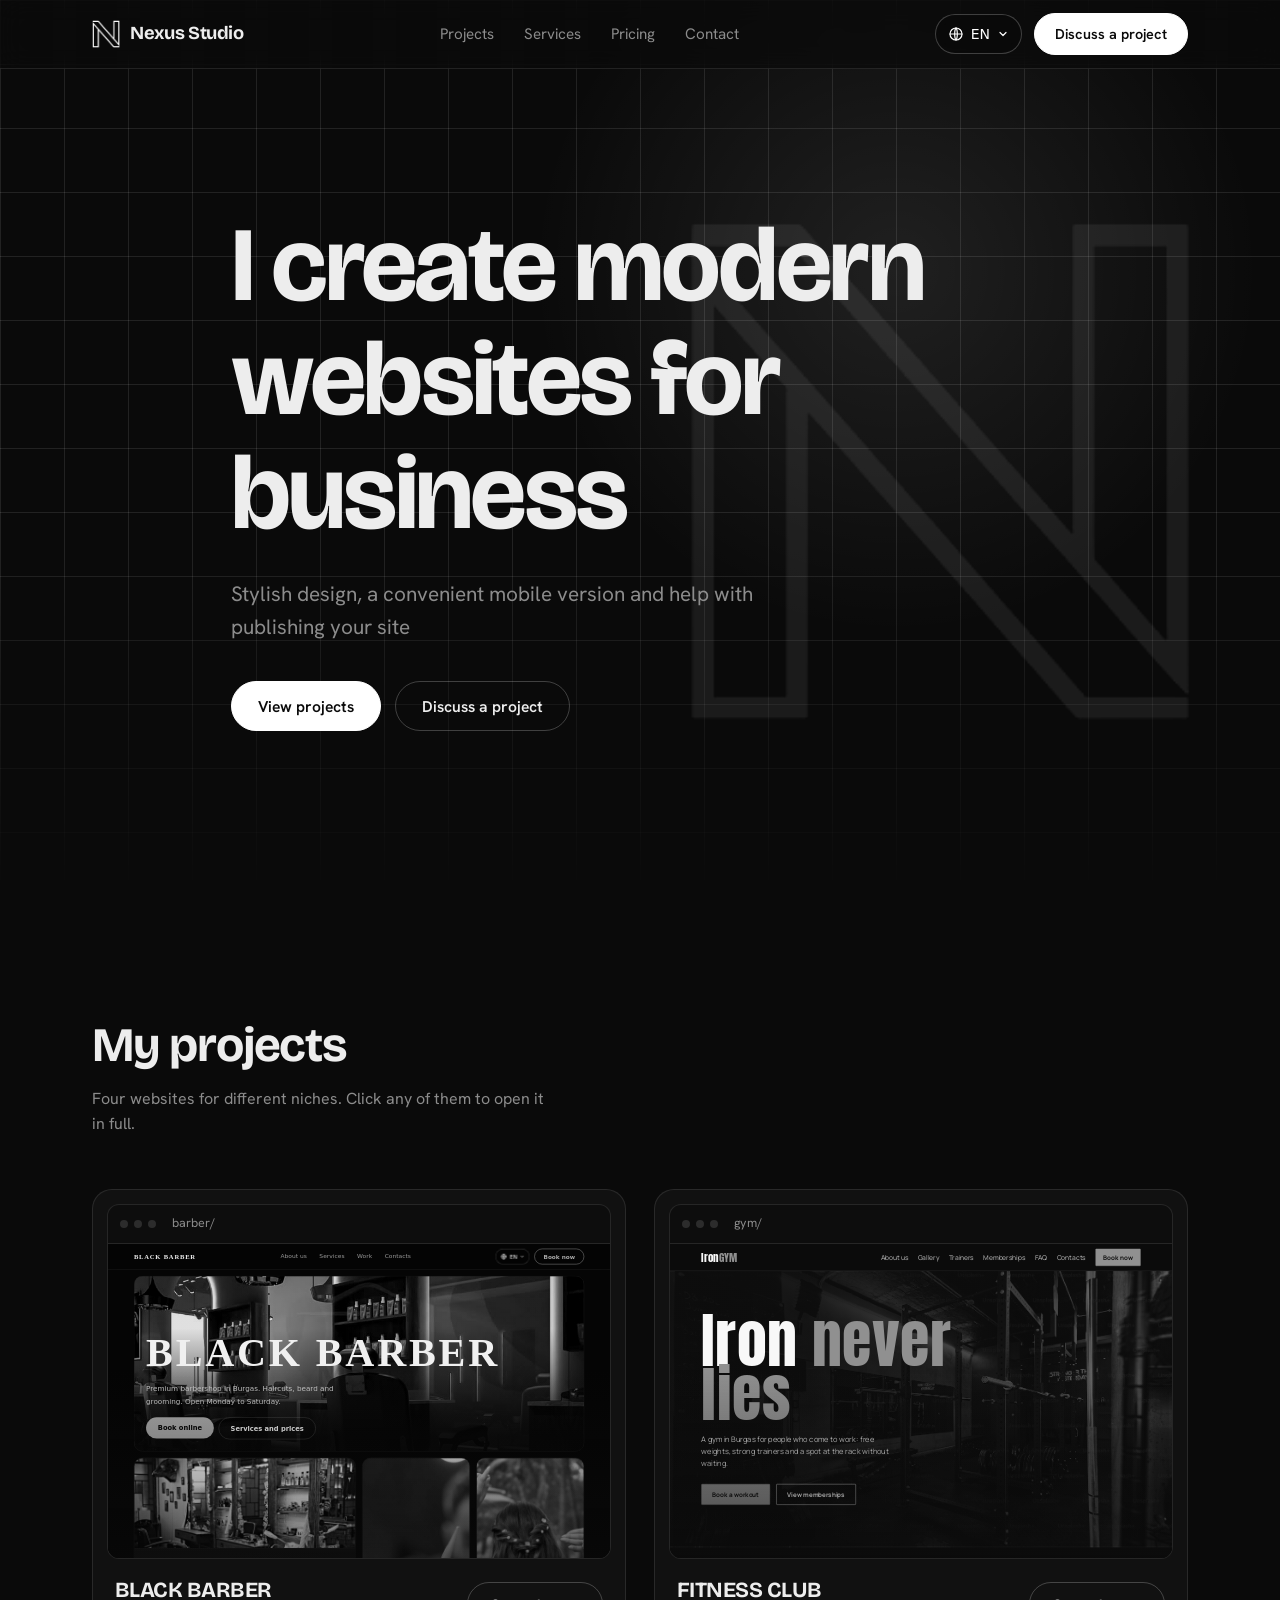
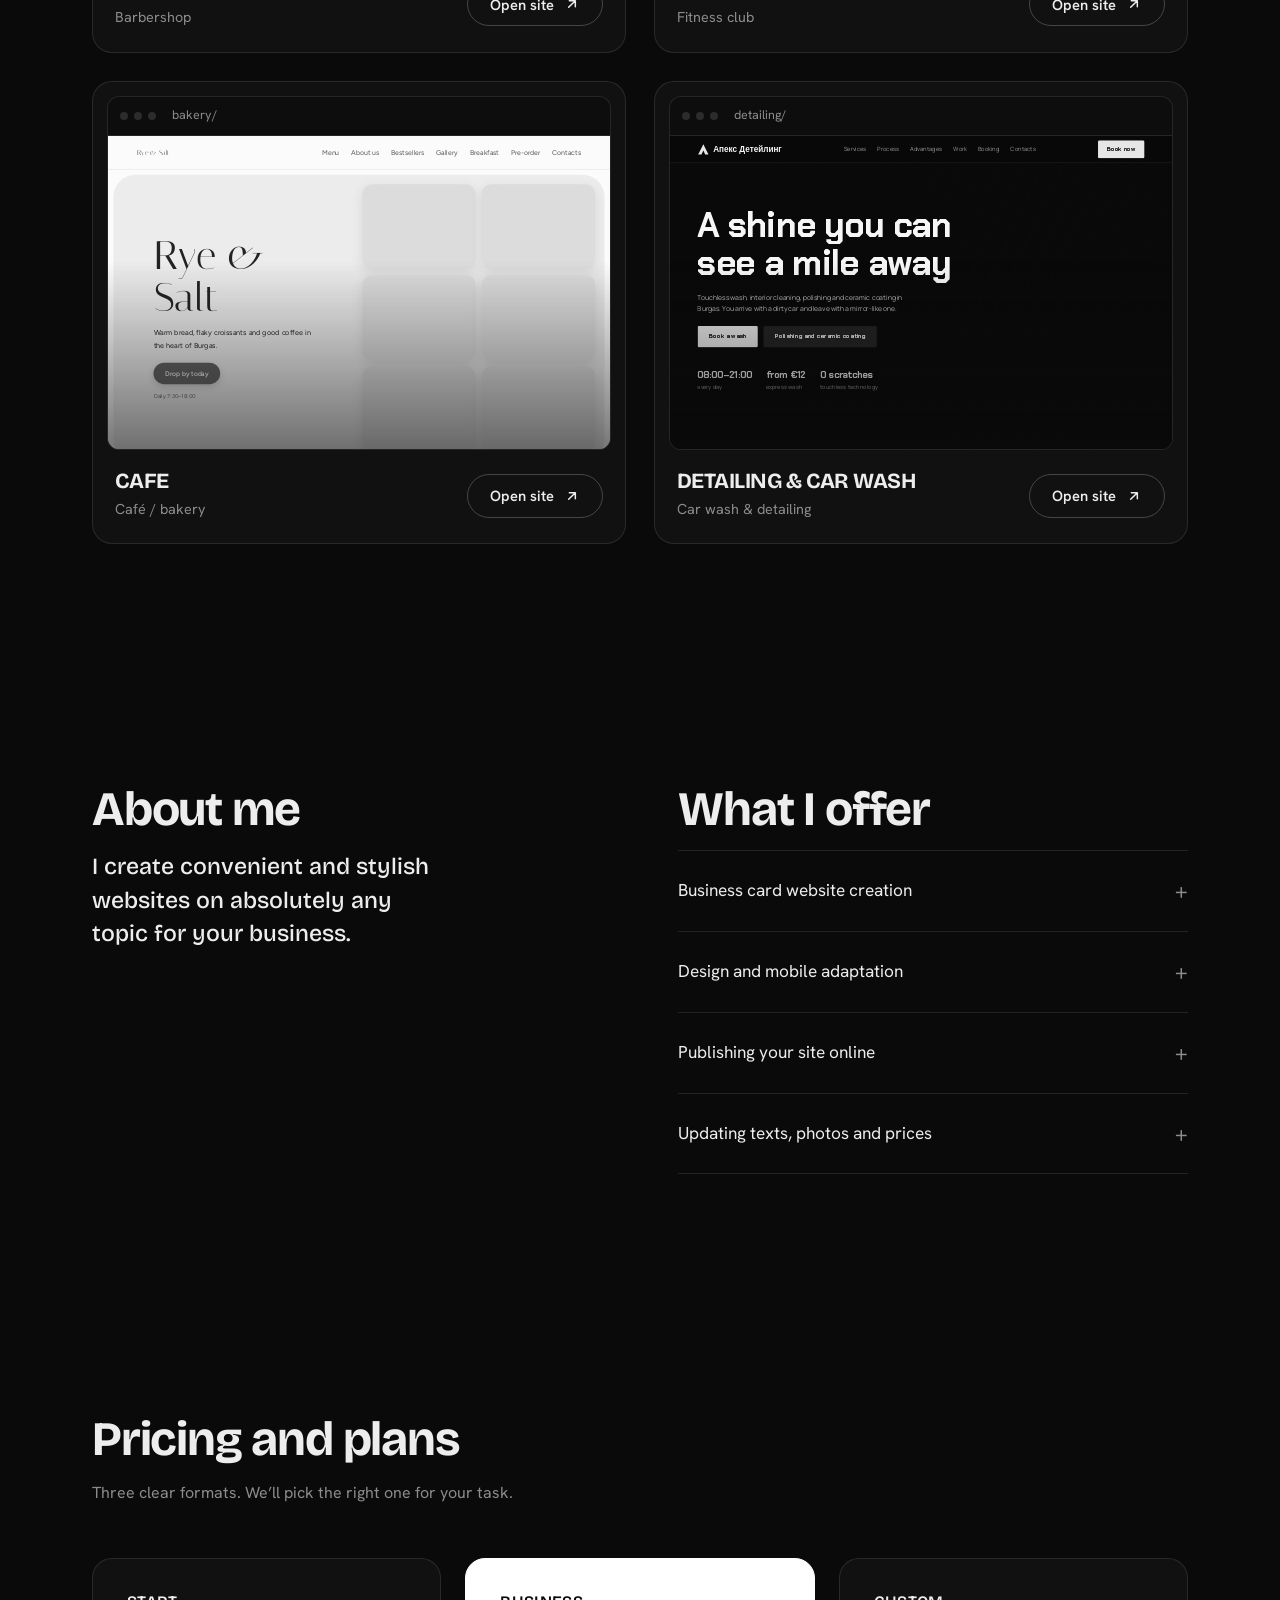
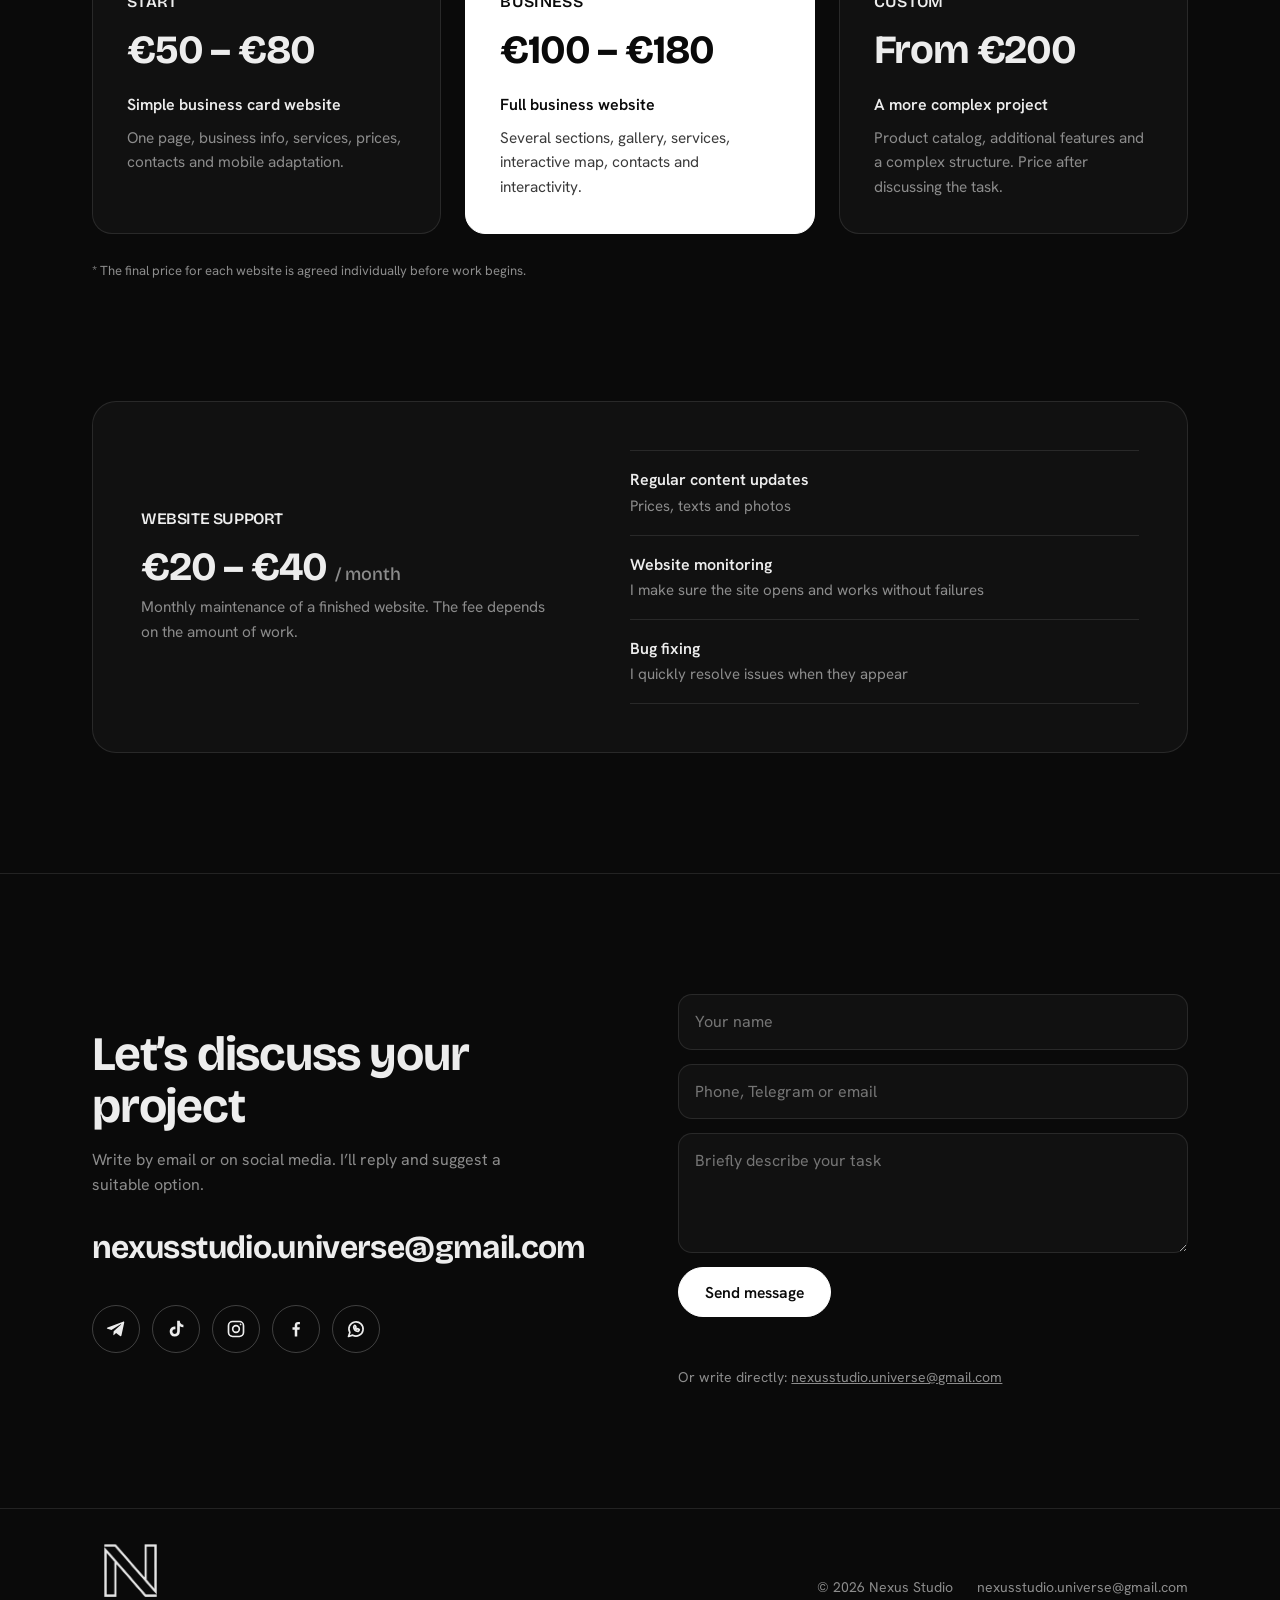
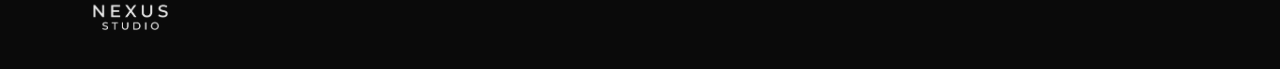
==== commit 92f4a203: "Revise HTML head section for SEO enhancements Updated meta tags for improved SEO and changed title." ====
--- a/portfolio/index.html
+++ b/portfolio/index.html
@@ -1,11 +1,12 @@
 <!DOCTYPE html>
 <html lang="en" data-i18n-title="page_title">
 <head>
-<meta charset="UTF-8">
-<meta name="viewport" content="width=device-width, initial-scale=1, viewport-fit=cover">
-<title>Nexus Studio — modern websites for business</title>
-<meta name="description" content="Nexus Studio: сайты-визитки и сайты для бизнеса. Стильный дизайн, мобильная версия и помощь с публикацией.">
-<link rel="icon" type="image/png" href="favicon.png">
+  <meta charset="UTF-8">
+  <meta name="viewport" content="width=device-width, initial-scale=1, viewport-fit=cover">
+  <title>Nexus Studio — Разработка сайтов и веб-дизайн</title>
+  <meta name="description" content="Создание современных сайтов и портфолио для бизнеса от Nexus Studio.">
+  <meta name="keywords" content="Nexus Studio, создание сайтов, веб дизайн, разработка сайтов">
+  <link rel="icon" type="image/png" href="favicon.png">
 <link rel="preconnect" href="https://fonts.googleapis.com">
 <link rel="preconnect" href="https://fonts.gstatic.com" crossorigin>
 <link href="https://fonts.googleapis.com/css2?family=Bricolage+Grotesque:opsz,wght@12..96,500;12..96,700&family=Hanken+Grotesk:wght@400;500;600&family=Noto+Sans+Arabic:wght@400;600;700&family=Noto+Sans+Hebrew:wght@400;600;700&display=swap" rel="stylesheet">
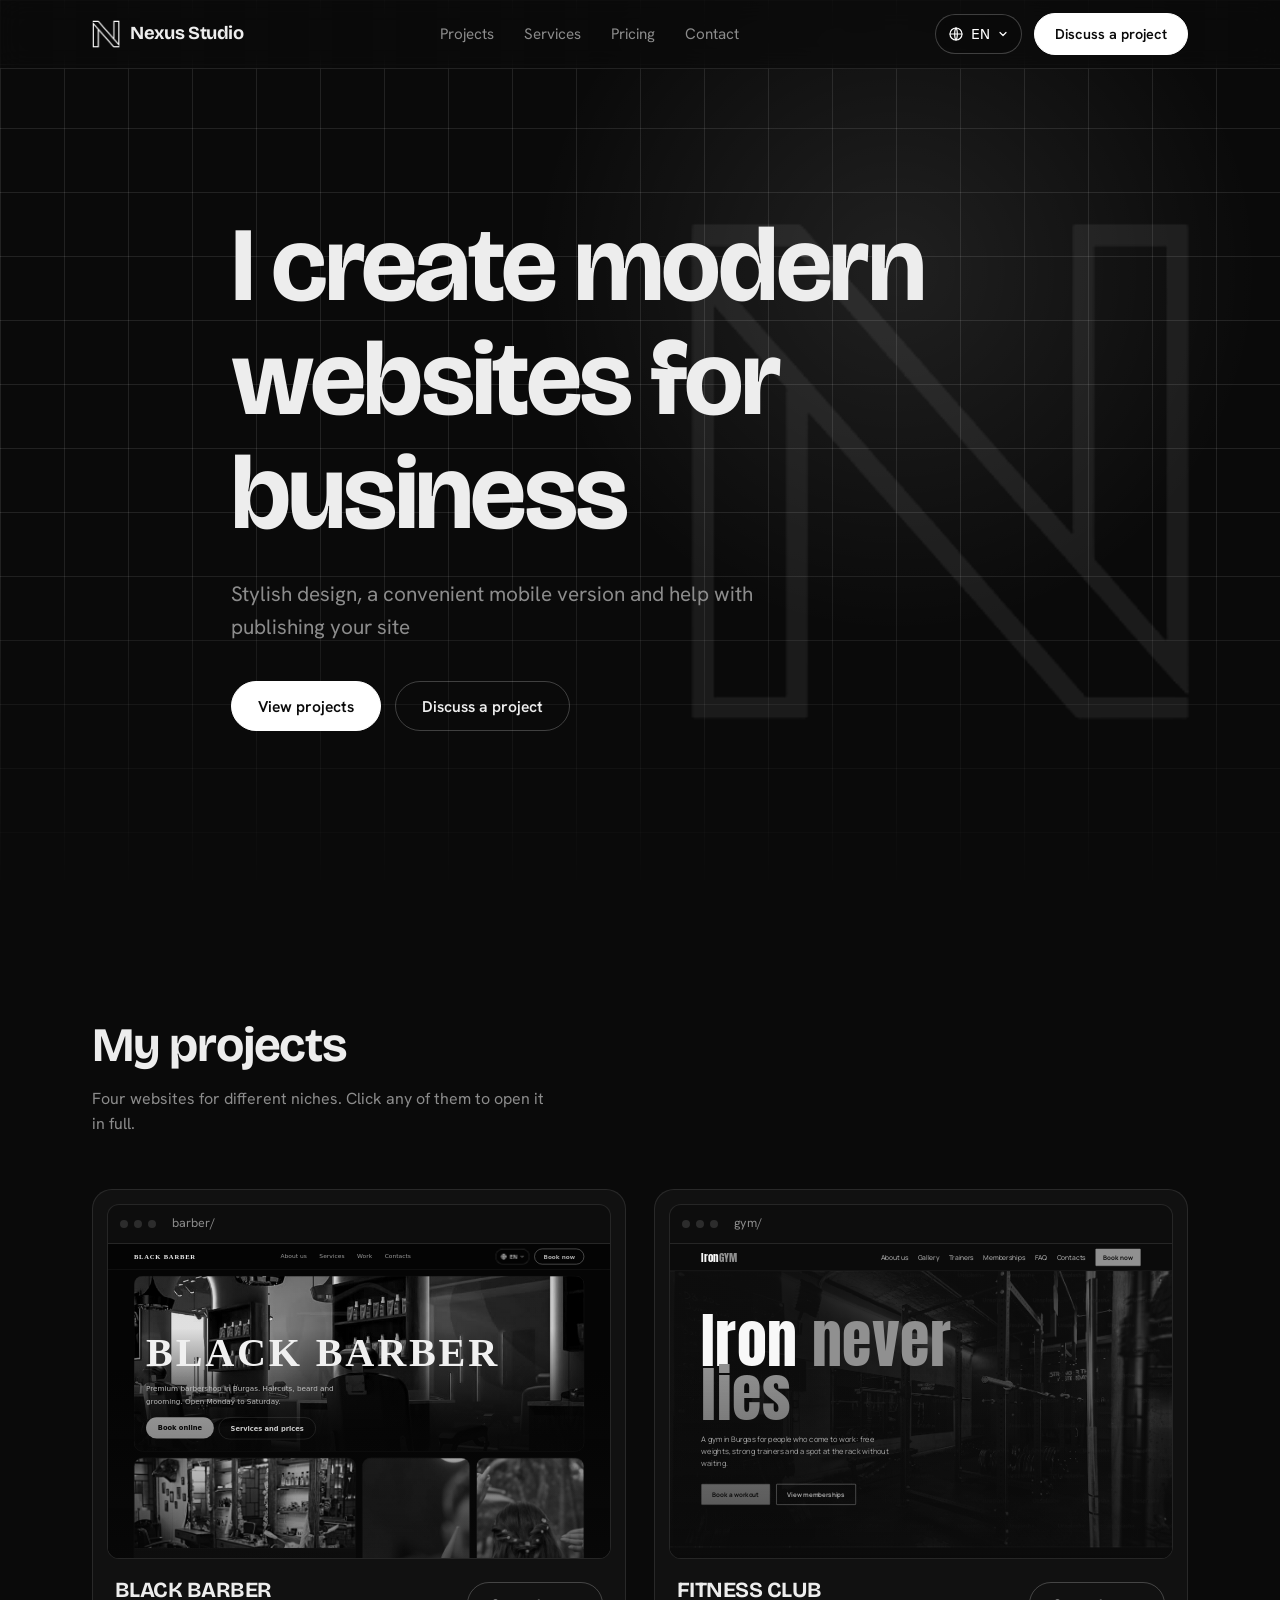
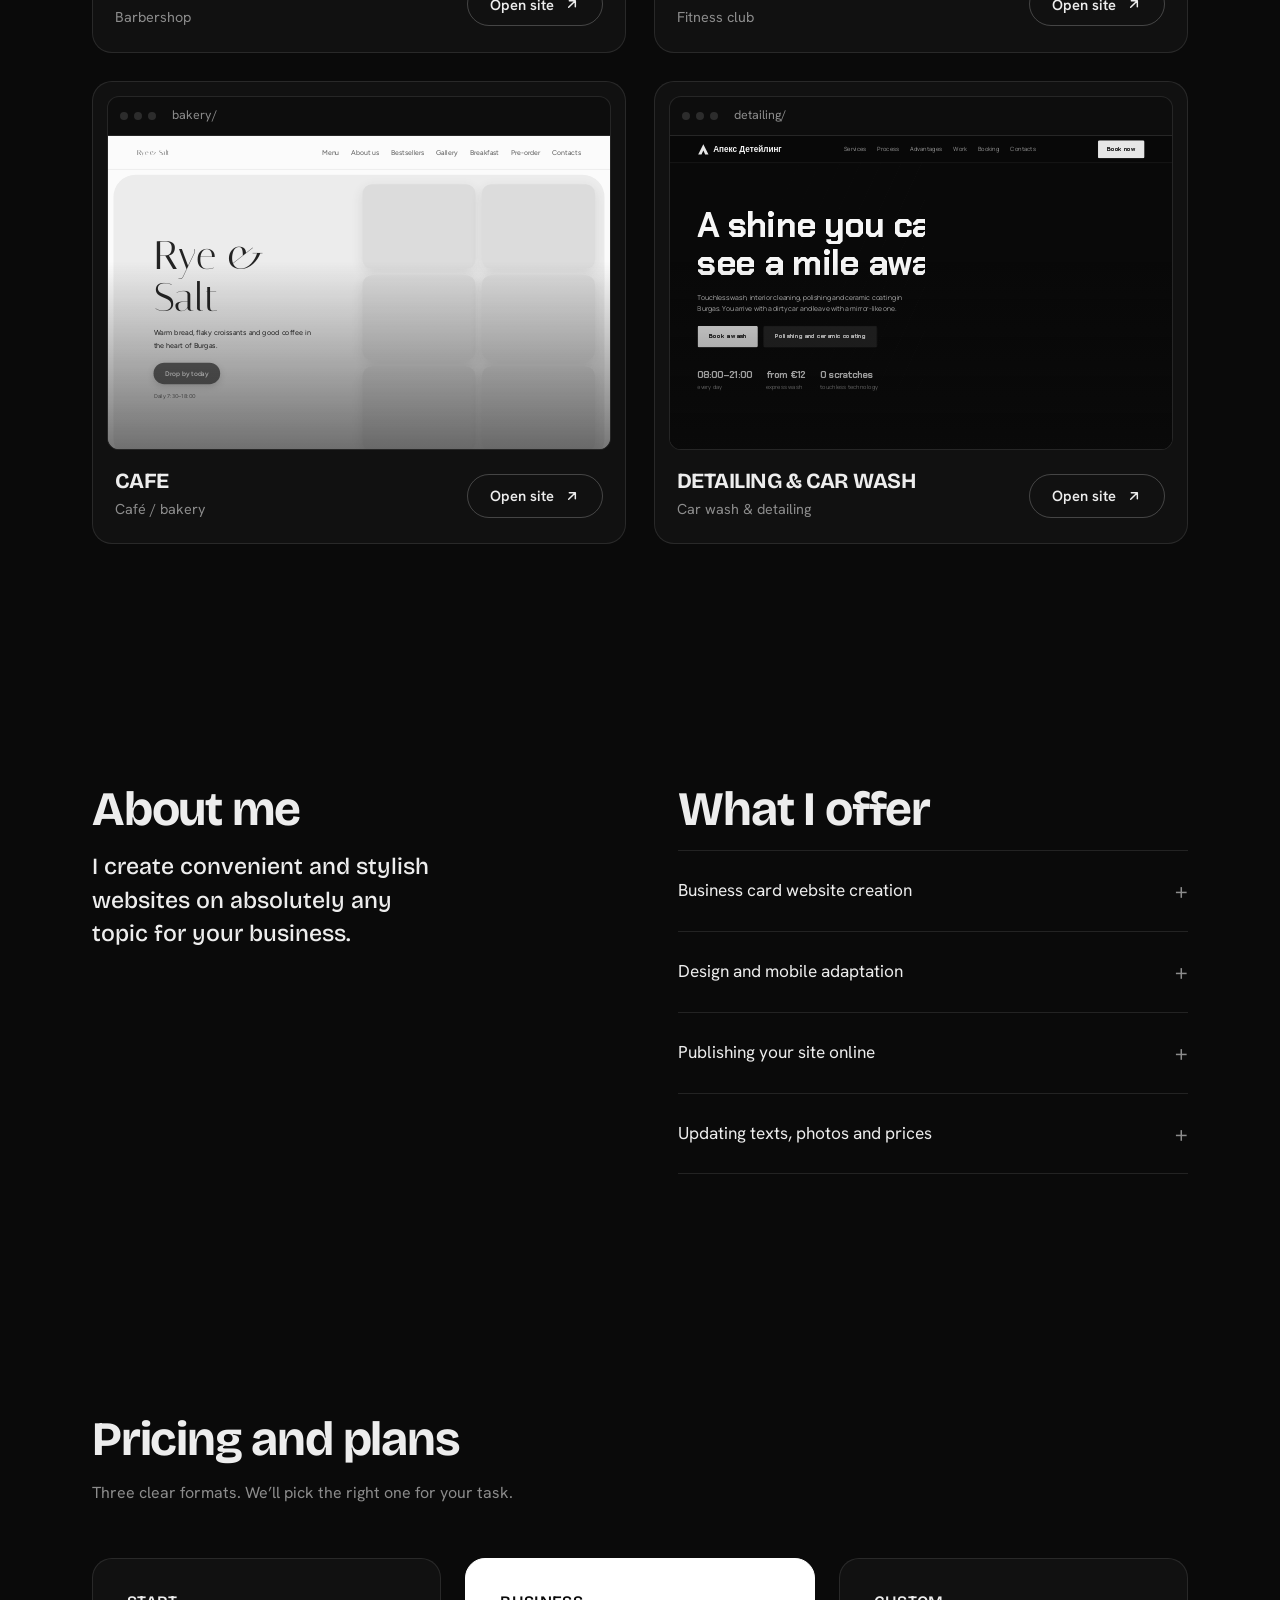
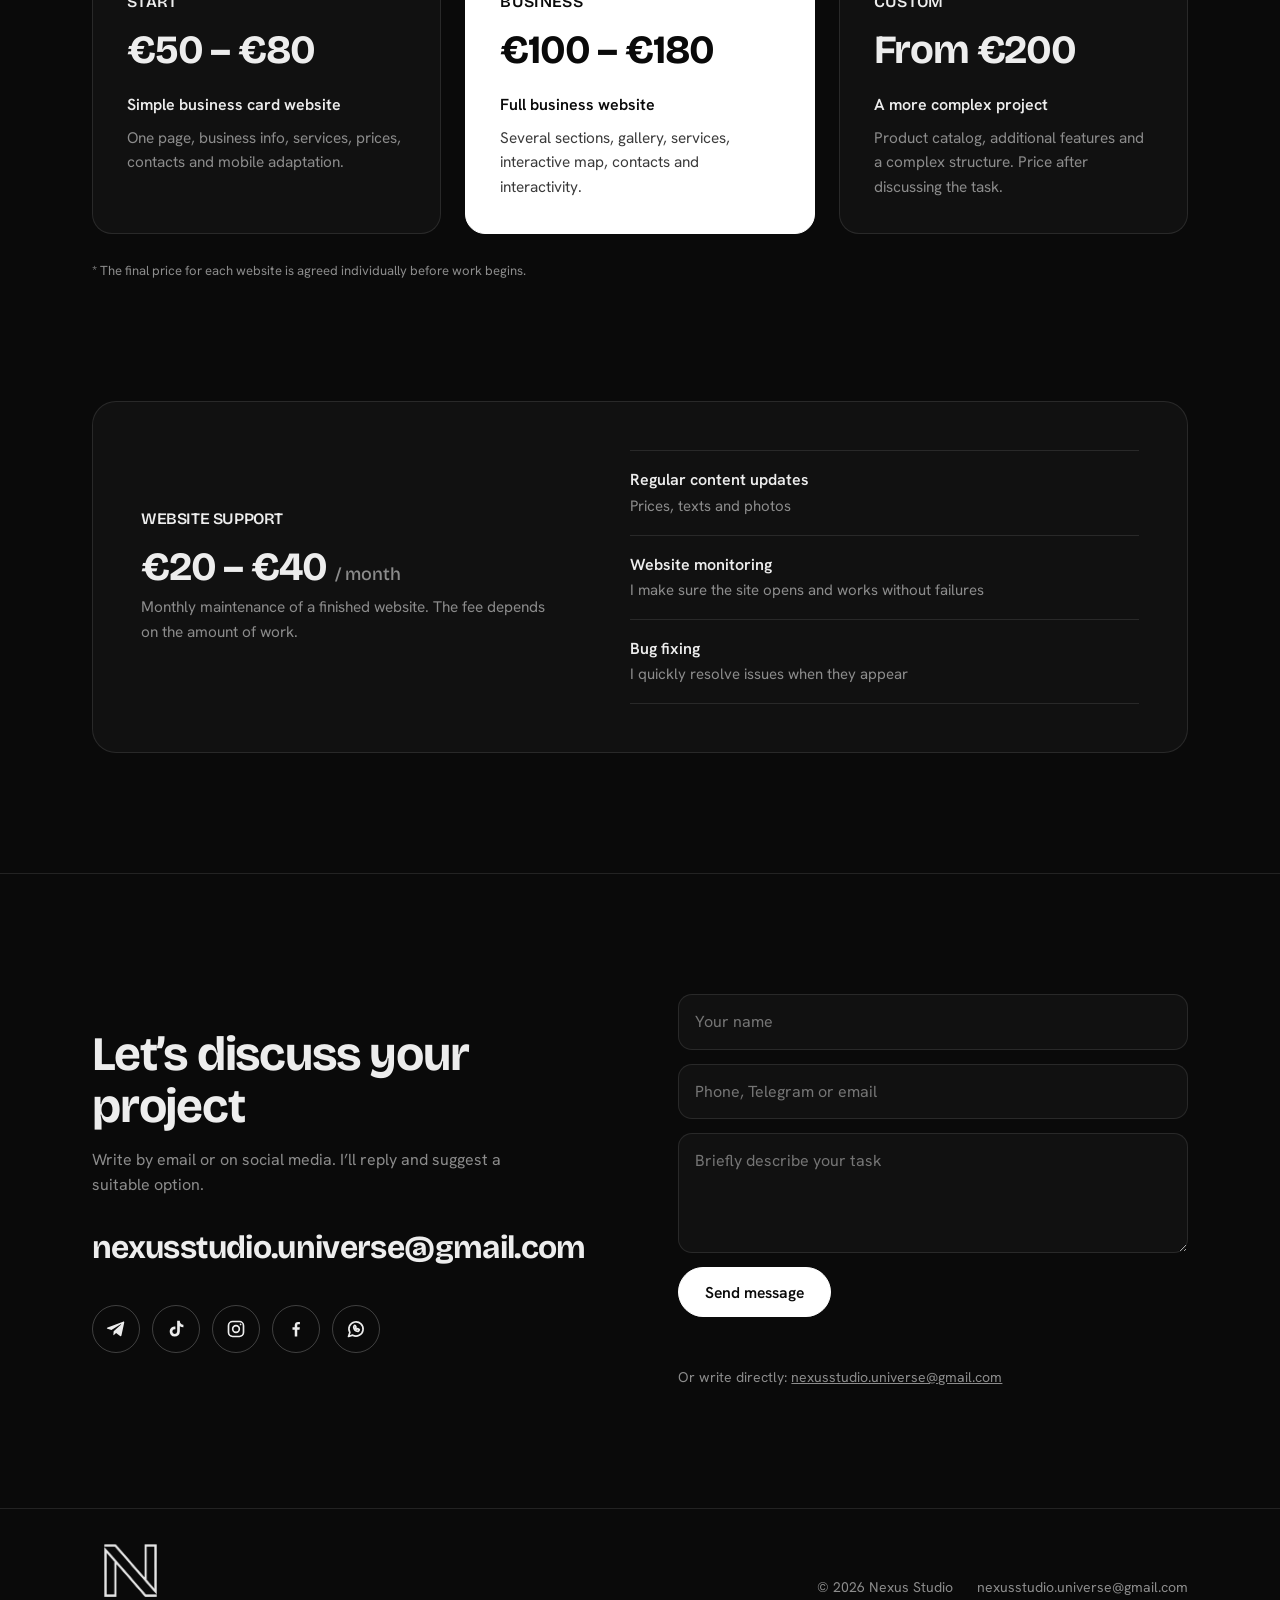
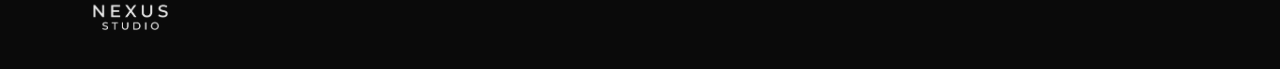
==== commit 20f5d503: "Add Google site verification meta tag" ====
--- a/portfolio/index.html
+++ b/portfolio/index.html
@@ -6,6 +6,7 @@
   <title>Nexus Studio — Разработка сайтов и веб-дизайн</title>
   <meta name="description" content="Создание современных сайтов и портфолио для бизнеса от Nexus Studio.">
   <meta name="keywords" content="Nexus Studio, создание сайтов, веб дизайн, разработка сайтов">
+  <meta name="google-site-verification" content="V8-59xHbGvf8c35eVUa1dFAkTzpwpc2U56vs9C42vw4" />
   <link rel="icon" type="image/png" href="favicon.png">
 <link rel="preconnect" href="https://fonts.googleapis.com">
 <link rel="preconnect" href="https://fonts.gstatic.com" crossorigin>
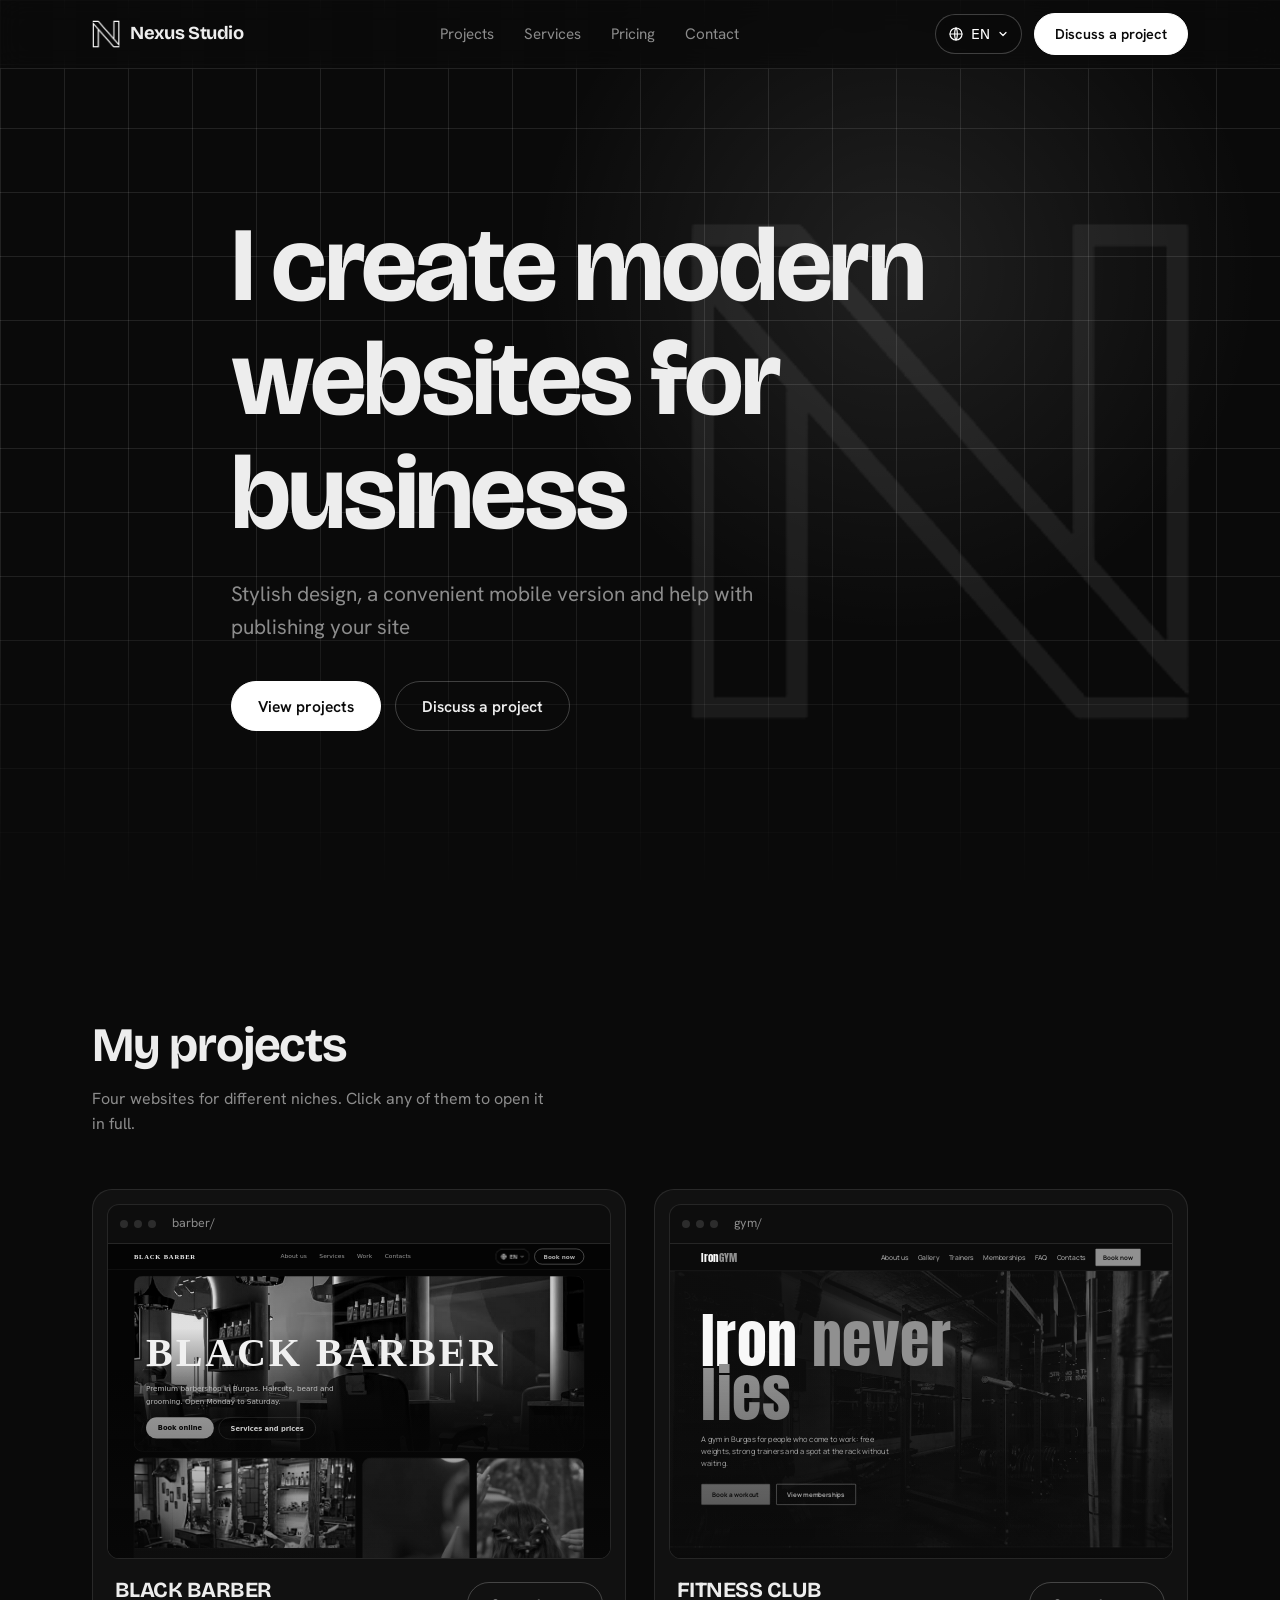
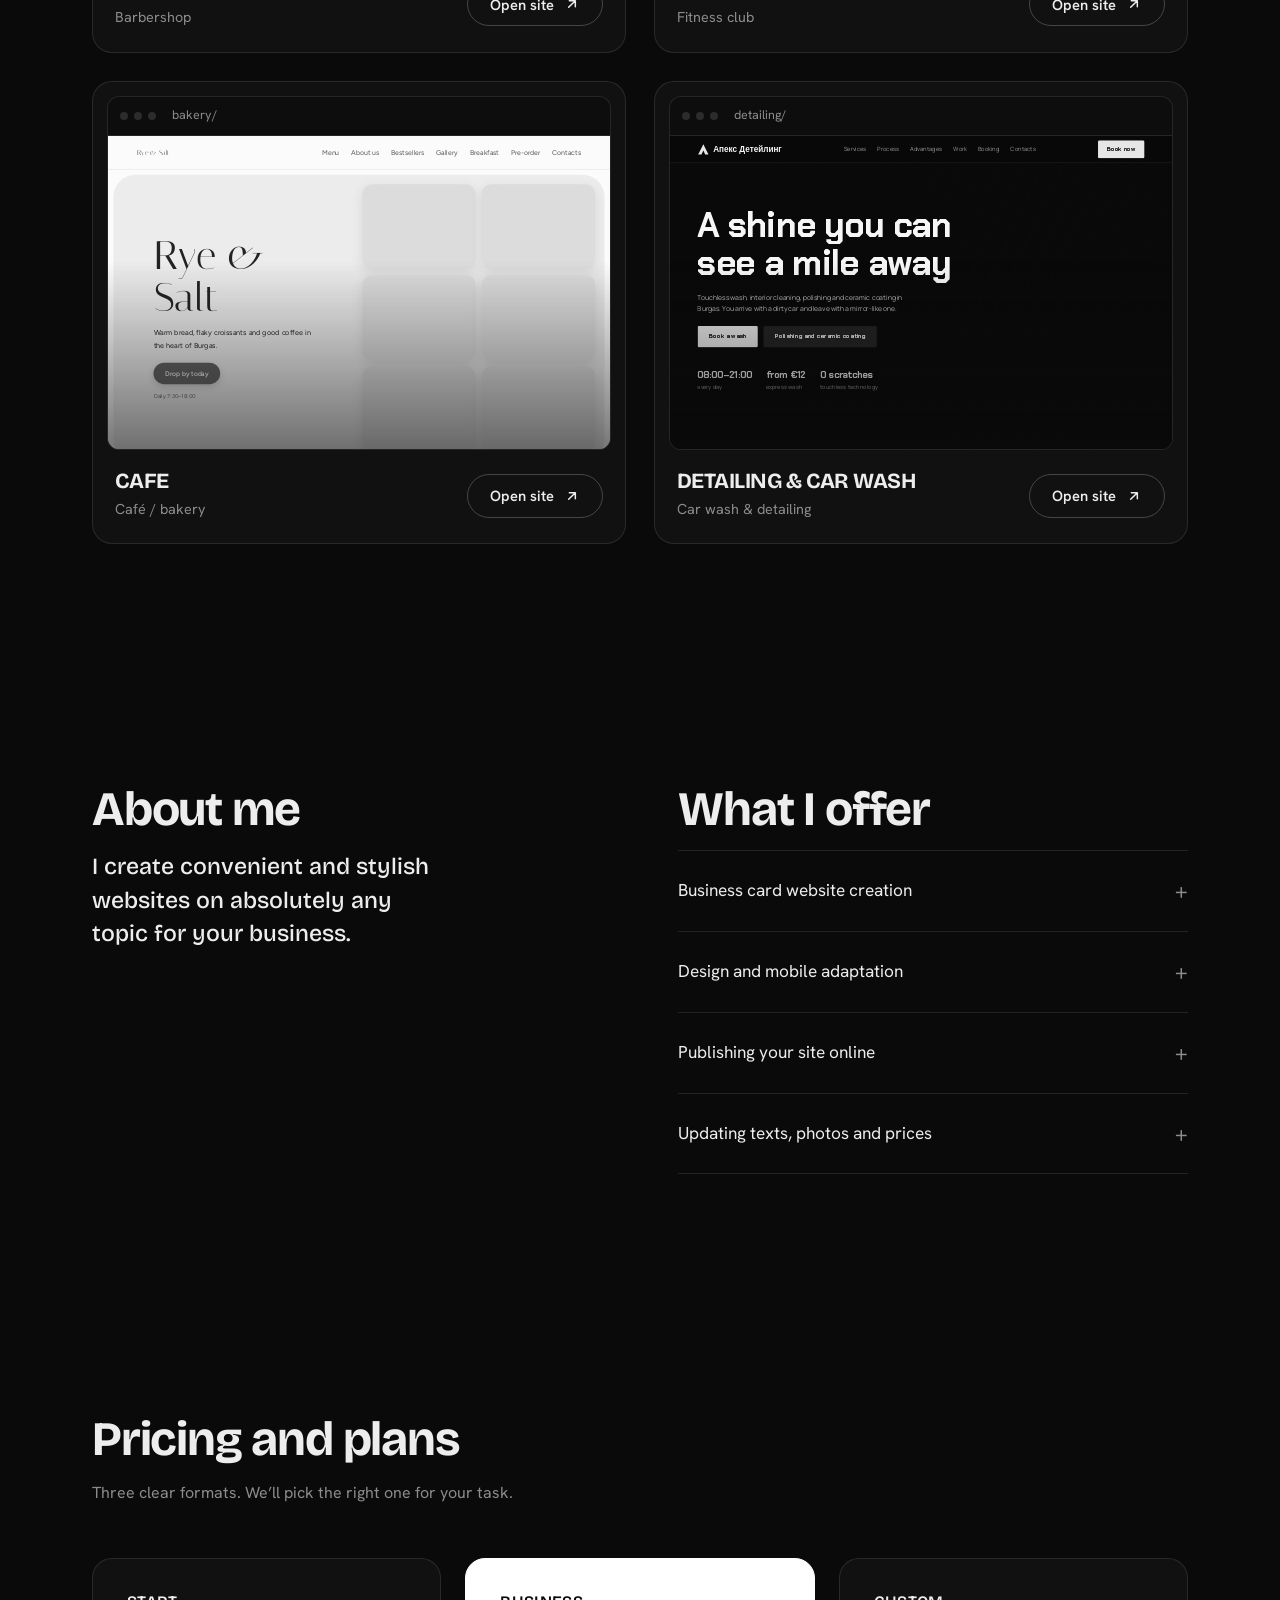
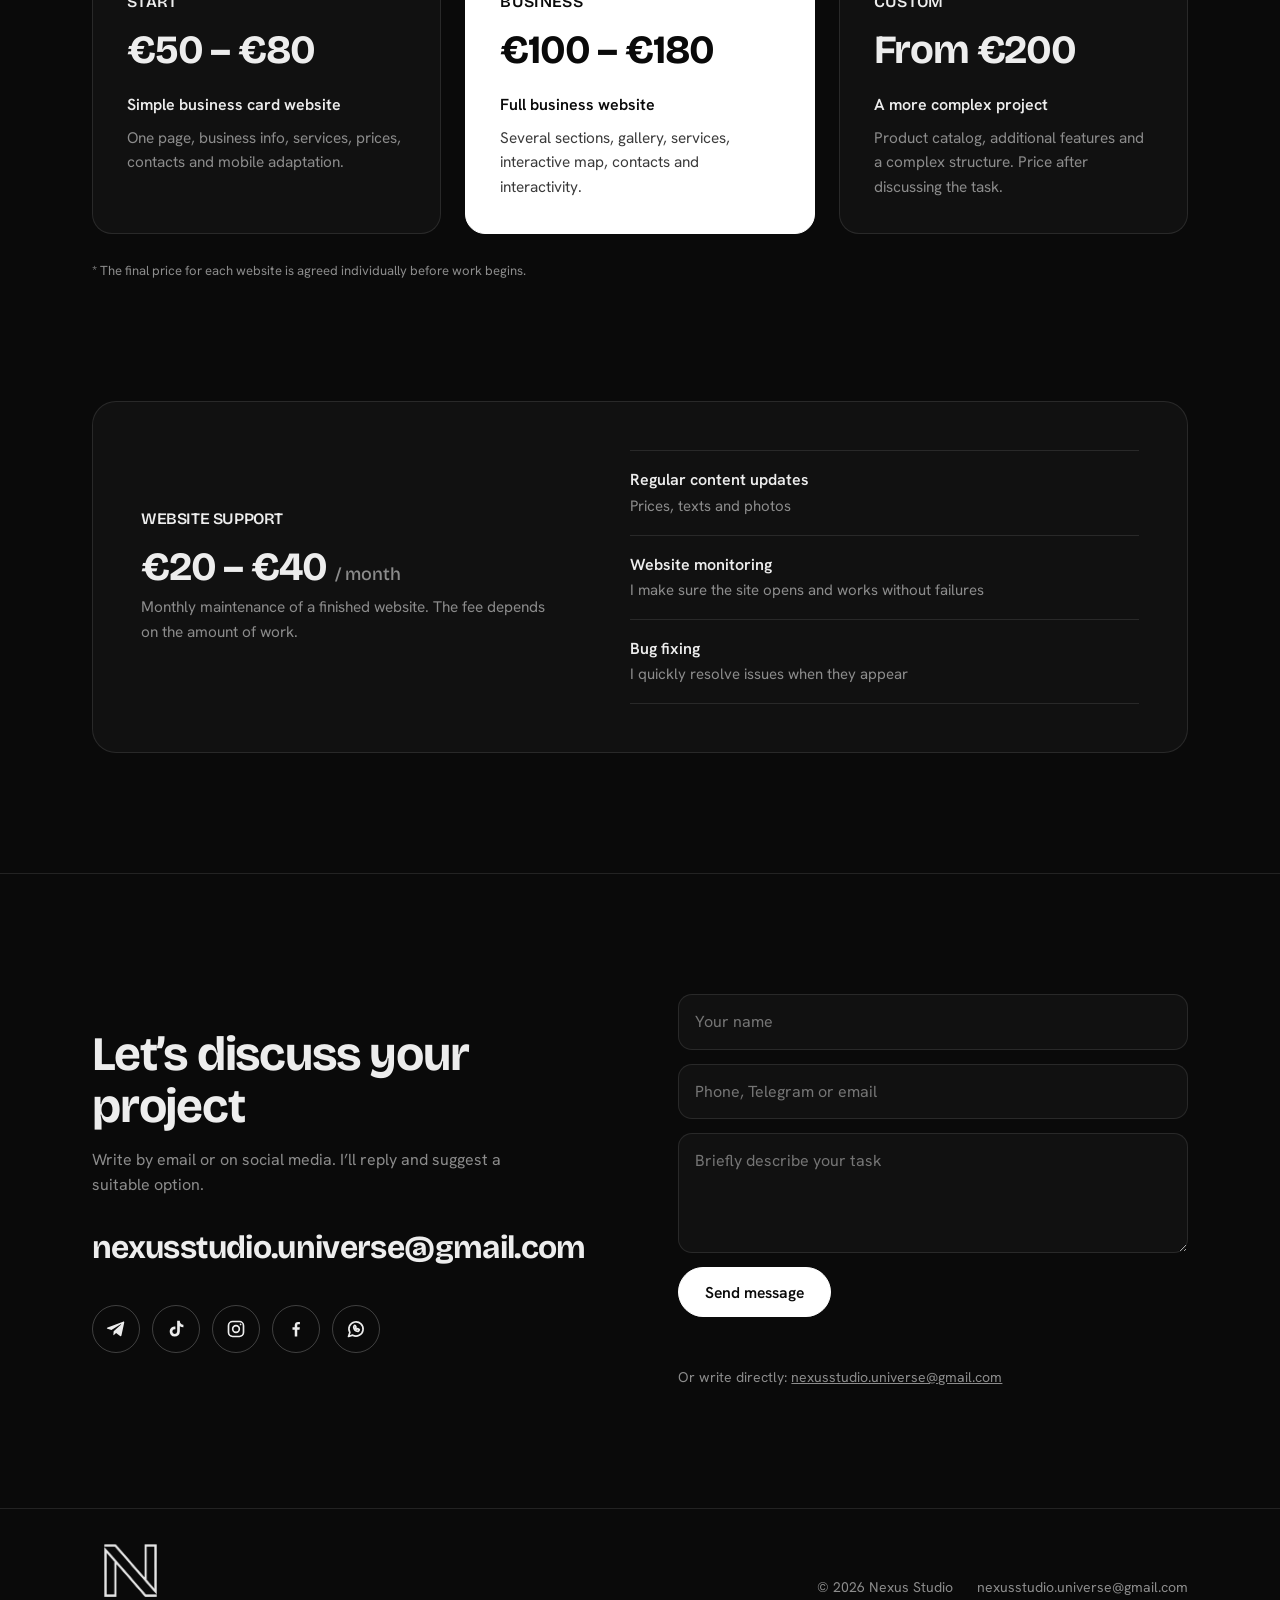
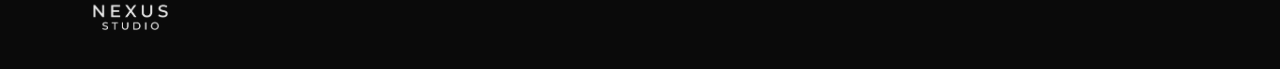
==== commit 2ae30149: "Update index.html" ====
--- a/portfolio/index.html
+++ b/portfolio/index.html
@@ -6,7 +6,6 @@
   <title>Nexus Studio — Разработка сайтов и веб-дизайн</title>
   <meta name="description" content="Создание современных сайтов и портфолио для бизнеса от Nexus Studio.">
   <meta name="keywords" content="Nexus Studio, создание сайтов, веб дизайн, разработка сайтов">
-  <meta name="google-site-verification" content="V8-59xHbGvf8c35eVUa1dFAkTzpwpc2U56vs9C42vw4" />
   <link rel="icon" type="image/png" href="favicon.png">
 <link rel="preconnect" href="https://fonts.googleapis.com">
 <link rel="preconnect" href="https://fonts.gstatic.com" crossorigin>
